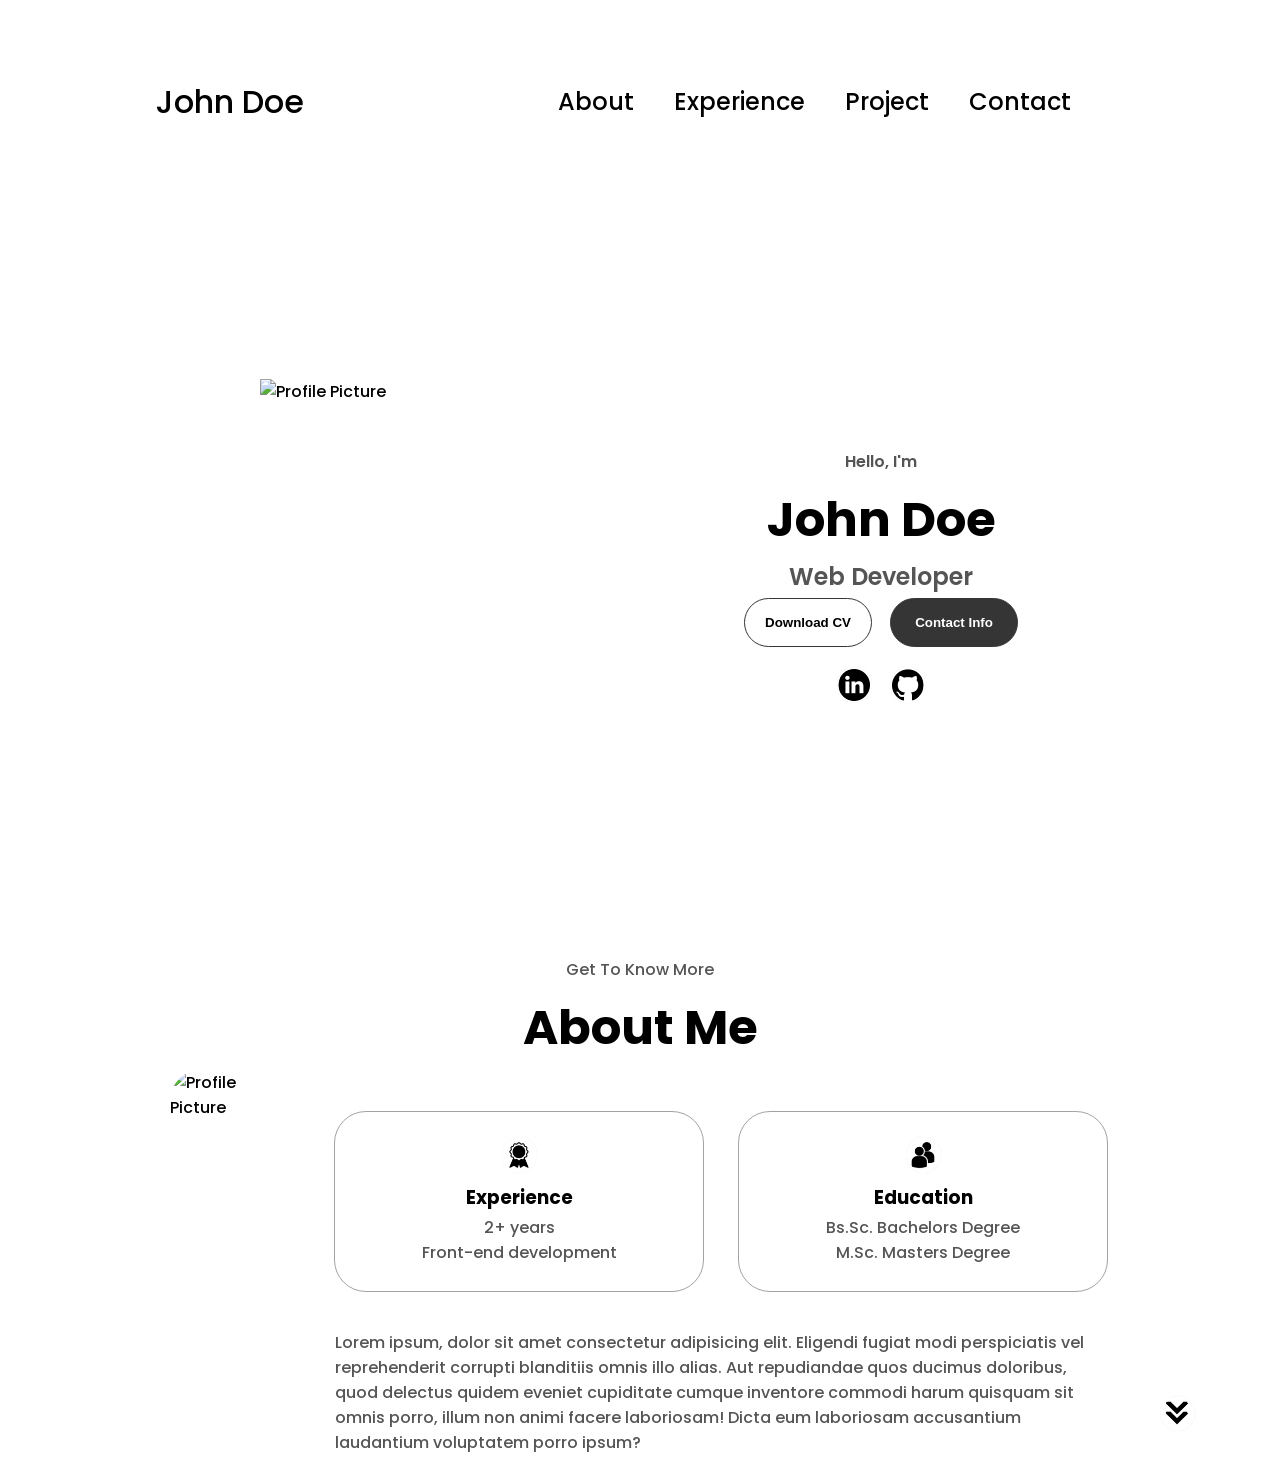
==== index.html @ 989d103e "Added experience" ====
<!DOCTYPE html>
<html lang="en">
<head>
    <meta charset="UTF-8">
    <meta name="viewport" content="width=device-width, initial-scale=1.0">
    <title>portifolio</title>
    <link rel="stylesheet" href="style.css">
    <link rel="preconnect" href="https://fonts.googleapis.com">
    <link rel="stylesheet" href="mediaquerries.css">
</head>
<body>
<nav id="desktop-nav">
    <div class="logo">
      John Doe
    </div>
    <ul class="nav-links">
      <li><a href="#About">About</a></li>
      <li><a href="#Experience">Experience</a></li>
      <li><a href="#Project">Project</a></li>
      <li><a href="#Contact">Contact</a></li>
    </ul>
  </nav>
<nav id="humburger-nav">
<div class="logo">John Doe</div>
<div class="humburger-menu">
<div class="humburger-icon"  onclick="toggleMenu()">
  <span></span>
  <span></span>
  <span></span>
</div>
<div class="menu-links">
  <!-- The menu links will be toggled by JavaScript -->
<ul>
  <li><a href="#About" onclick="toggleMenu()">About</a></li>
  <li><a href="#Experience" onclick="toggleMenu()">Experience</a></li>
  <li><a href="#Project"  onclick="toggleMenu()">Project</a></li>
  <li><a href="#Contact"  onclick="toggleMenu()">Contact</a></li>
</ul>
</div>

</div>
</nav>

<section id="profile">
  <div class="section__pic-container">
    <img src="./assets/profile-pic.png" alt="Profile Picture">
  </div>

  <div class="section__text-container">
    <p class="section__text__p1">Hello, I'm</p>
    <h2 class="title">John Doe</h2>
    <p class="section__text__p2">Web Developer</p>

    <div class="btn-container">
      <button class="btn btn-color-2" onclick="window.open('./assets/resume-example.pdf')">Download CV</button>
      <button class="btn btn-color-1" onclick="location.href ='./#Contact' ">Contact Info</button>
    </div>

    <div class="socials-container">
      <img src="./assets/linkedin.png" alt="My LinkedIn profile" class="icon" onclick="window.open('https://www.linkedin.com/in/floribert-ishimwe-891541284/', '_blank')">
      <img src="./assets/github.png" alt="My GitHub profile" class="icon" onclick="window.open('https://github.com/floribertishimwe', '_blank')">
    </div>
  </div>
</section>


<section id="about">
<p class="section__text__p1">Get To Know More</p>
<h1 class="title">About Me</h1>
<div class="section-container">
<div class="section__pic-container">
  <img src="./assets/about-pic.png" alt="Profile Picture" class="about-pic">
</div>
<div class="about-details-container">
<div class="about-containers">
  <div class="details-container">
<img src="./assets/experience.png" alt="Experience Icon" class="icon">
<h3>Experience</h3>
<p>2+ years <br> Front-end development</p>
  </div>
<div class="details-container">
<img src="./assets/education.png" alt="Education Icon" class="icon">
<h3>Education</h3>
<p>Bs.Sc. Bachelors Degree <br>M.Sc. Masters Degree</p>
</div>
</div>
<div class="text-container">
<p>Lorem ipsum, dolor sit amet consectetur adipisicing elit. Eligendi fugiat modi perspiciatis vel reprehenderit corrupti blanditiis omnis illo alias. Aut repudiandae quos ducimus doloribus, quod delectus quidem eveniet cupiditate cumque inventore commodi harum quisquam sit omnis porro, illum non animi facere laboriosam! Dicta eum laboriosam accusantium laudantium voluptatem porro ipsum? </p>
</div>
</div>
</div>
<img src="./assets/arrow.png" alt="Arrow Icon" class="icon arrow" onclick="scrollToSection('experience')">
</section>

<script src="scripts.js"></script>
</html>
---- style.css ----
@import url('https://fonts.googleapis.com/css2?family=Poppins:ital,wght@0,100;0,200;0,300;0,400;0,500;0,600;0,700;0,800;0,900;1,100;1,200;1,300;1,400;1,500;1,600;1,700;1,800;1,900&display=swap');
* {
    padding: 1px;
    margin: 1px;
}

body{
    font-family: "Poppins", sans-serif;
    font-weight: 500;
    font-style: normal;
}

html{
    scroll-behavior: smooth;    
}

p{
    color:rgb(85,85,85);
}

nav,.nav-links{
    display: flex;
    /* justify-content: space-between; */
    align-items: center;
    padding: 20px 50px;
}
a,
.btn{
transition:all 0.3s ease-in-out;
}

nav{
justify-content: space-around;
align-items: center;
height: 17vh;

}

.nav-links{
    gap: 2rem;
    list-style: none;
    font-size: 1.5rem;
}
a {
color: black;
text-decoration: none;
text-decoration-color: white;
}

a:hover {
    color:grey;
    text-decoration: underline;
    text-underline-offset: 1rem;
}

.logo{

    font-size: 2rem;
}
.logo:hover {
  cursor: default;
}
#humburger-nav{
    display: none;
}
.humburger-menu{
    position: relative;
    display: inline-block;
}

.humburger-icon{
    width: 30px;
    height: 30px;
    display: flex;
    flex-direction: column;
    justify-content: space-between;
    cursor: pointer;  
}
.humburger-icon span{
    display: block;
    width: 100%;
    height: 2px;
    background-color: black;
    border-radius: 5px;
    transition: all 0.3s ease-in-out;
}

.menu-links{
position:absolute;
top:100%;
right: 0;
background-color: white;
width: fit-content;
max-height: 0;
overflow: hidden;
transition: all 0.3s ease-in-out;
}

.menu-links a{
    display: block;
    padding: 10px ;
    text-align: center;
    font-size: 1.5rem;
    color: black;
    text-decoration: none;
    transition: all 0.3s ease-in-out;
}

.menu-links li{
list-style: none;
}

.menu-links.open{
    max-height: 300px; /* Adjust based on the number of links */
}
.humburger-icon.open span:nth-child(1) {
    transform: rotate(45deg) translate(11px, 5px);
}

.humburger-icon.open span:nth-child(2) {
    opacity: 0;
}

.humburger-icon.open span:nth-child(3) {
    transform: rotate(-45deg) translate(11px, -5px);
}


.humburger-icon span:nth-child(1) {
    transform:none;
}

.humburger-icon span:nth-child(2) {
    opacity: 1;
}

.humburger-icon span:nth-child(3) {
    transform: none;
}
/* SECTIONS */

section {
    padding-top: 4vh ;
    min-height: 96vh;
    margin: 0 10rem;
    min-height: fit-content;
    box-sizing: border-box;
}

#profile {
    display: flex;
    justify-content: center;
    gap: 5rem;
    height: 80vh;
}

.section__pic-container {
    display: flex;
    height: 400px;
    width: 400px;
    /* flex-shrink: 0; */
    margin: auto 0;
}

.section__pic-container{
    height: 400px;
    width: 400px;
   margin: auto 0;
}

.section__text-container {
   align-self: center;
   text-align: center;
}

.section__text-container p{

    font-weight: 600;
    /* justify-self: center; */

}

.section__text__p1{

    text-align: center;
    font-size: 1rem;
    margin-bottom: 0.5rem;
}
.section__text__p2 {
    font-size: 1.5rem;
    margin: 0;
    text-align: center;
}

.title {
    font-size: 3rem;
   text-align: center;
}

.btn-container {
    display: flex;
    gap: 1rem;
    flex-wrap: wrap;
    justify-content: center;
}

.socials-container {
    display: flex;
    justify-content: center;
    gap: 1rem;
    margin-top: 1rem;
}

.icon {
    cursor: pointer;
    /* width: 40px; */
    height: 2rem;
    border-radius: 50%;
    /* background-color: white; */
    box-shadow: 0 0 1px #0000001a;
    /* object-fit: contain; */
    padding: 0.1rem;
    transition: transform 0.2s ease;
}

.icon:hover {
    transform: scale(1.1);
}

.section-container{
    display: flex;
}

.btn{

    font-weight: 600;
    transition: all 0.3s ease;
    padding: 1rem ;
    width:8rem;
    border-radius: 2rem;

}

.btn-color-1 ,.btn-color-2{
    border:rgb(53, 53, 53) 0.1rem solid ;
    /* background-color: white; */
}

.btn-color-1:hover ,.btn-color-2:hover{
    background-color: rgb(53, 53, 53);
    color: white;
}

.btn-color-1,.btn-color-2:hover{
    background-color: rgb(53, 53, 53);
    color: white;
}
.btn-color-1:hover{
    background-color: rgb(0, 0, 0);
}
.btn-color-2{
    background: none;
}
.btn-color-2:hover{
    border: rgb(255, 255, 255) 0.1rem solid;
}
.btn-container {
    gap: 1rem;
}

#about{
position: relative;

}

.about-containers{
    gap:2rem;
    margin-bottom:2rem;
    margin-top: 2rem;
}
.about-details-container{
    justify-content: center;
    flex-direction: column;
}
.about-containers,.about-details-container{
    display: flex;
}

.about-pic{

    border-radius: 2rem;
}
.arrow{
position: absolute;
right: -5rem;
bottom: 2.5rem;
}

.details-container{

padding: 1.5rem;
flex: 1;
background: white;
border-radius: 2rem;
border:rgb(53, 53, 53) 0.1rem solid;
border-color: rgb(163, 163, 163);
text-align: center;
}

.section-container{
    gap: 4rem;
    height: 80%;  
}

.section__pic-container{

    height:400px;
    width: 400px;
    margin: auto 0;

}
---- mediaquerries.css ----
@media screen and (max-width:1200px) {
#desktop-nav{
  display: none;
}
#humburger-nav{
    display: flex;
}
}  

@media (max-width: 1200px) {
    #profile {
        flex-direction: column;
        align-items: center;
        text-align: center;
        gap: 2rem;
    }

    .section__pic-container {
        width: 100%;
        max-width: 400px;
        height: auto;
    }

    .section__pic-container img {
        width: 100%;
        height: auto;
        border-radius: 50%;
    }

    .section__text-container {
        align-items: center;
        max-width: 600px;
    }

    .btn-container {
        justify-content: center;
    }

    .socials-container {
        justify-content: center;
    }
}
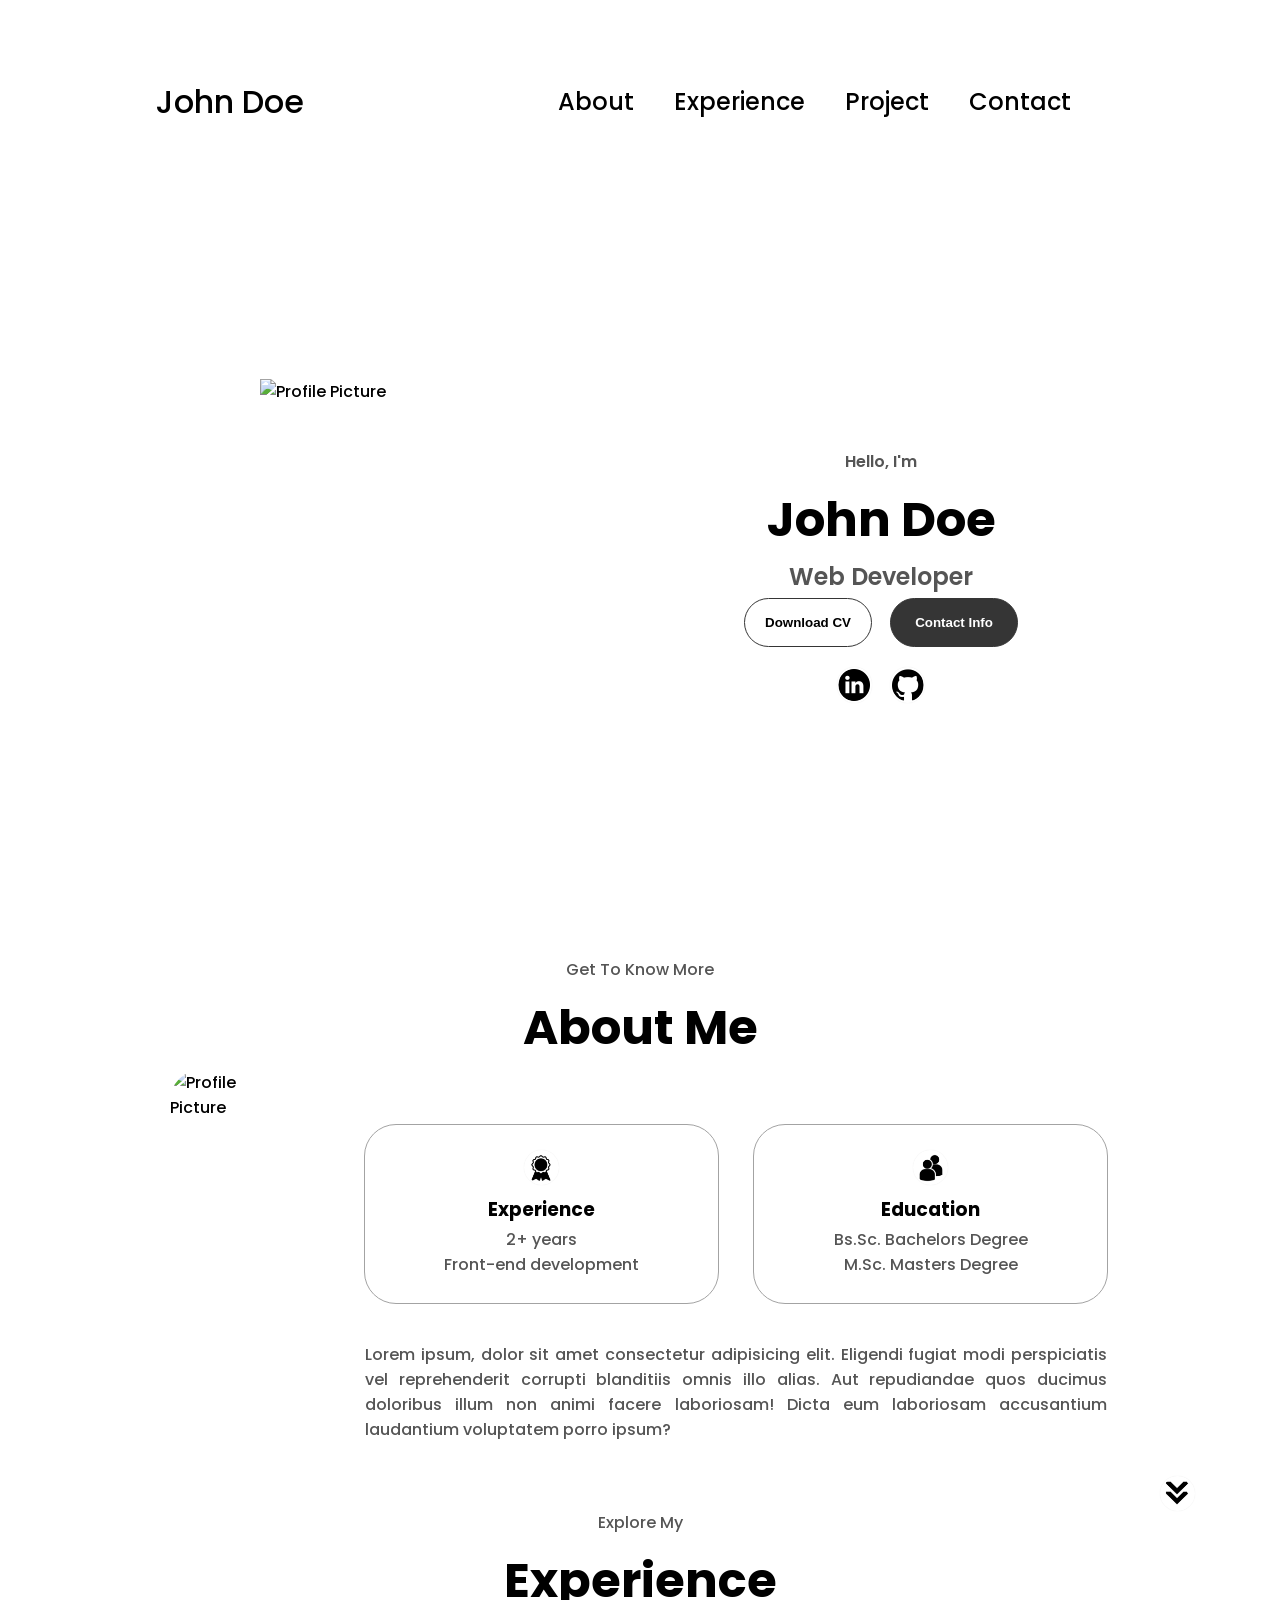
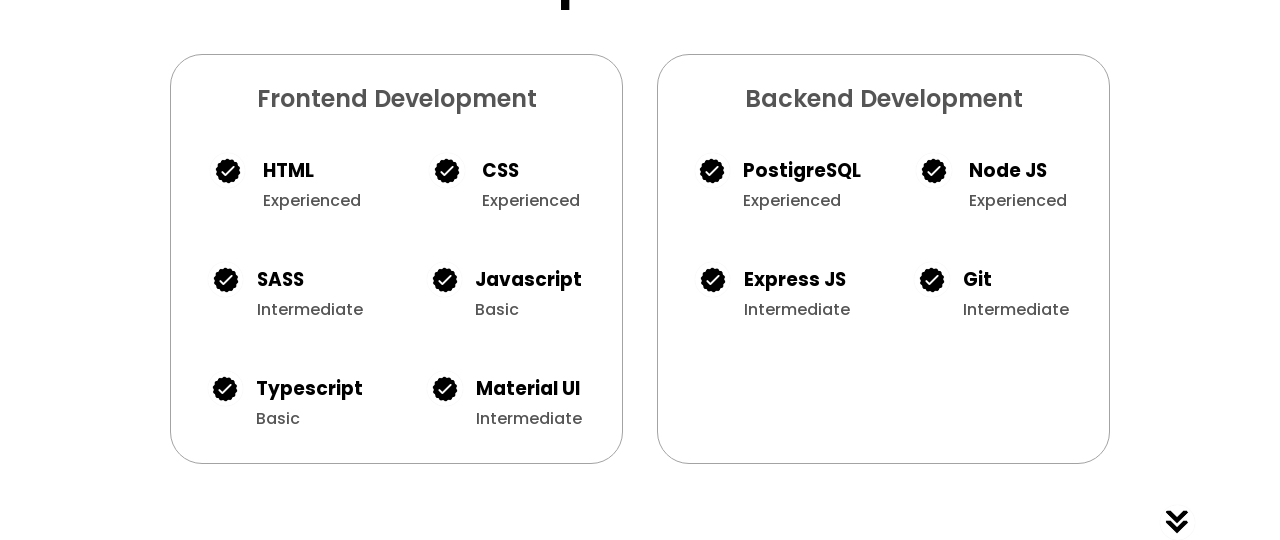
==== commit a27e8c39: "Added the experience" ====
--- a/index.html
+++ b/index.html
@@ -14,10 +14,10 @@
       John Doe
     </div>
     <ul class="nav-links">
-      <li><a href="#About">About</a></li>
-      <li><a href="#Experience">Experience</a></li>
-      <li><a href="#Project">Project</a></li>
-      <li><a href="#Contact">Contact</a></li>
+      <li><a href="#about">About</a></li>
+      <li><a href="#experience">Experience</a></li>
+      <li><a href="#project">Project</a></li>
+      <li><a href="#contact">Contact</a></li>
     </ul>
   </nav>
 <nav id="humburger-nav">
@@ -85,12 +85,106 @@
 </div>
 </div>
 <div class="text-container">
-<p>Lorem ipsum, dolor sit amet consectetur adipisicing elit. Eligendi fugiat modi perspiciatis vel reprehenderit corrupti blanditiis omnis illo alias. Aut repudiandae quos ducimus doloribus, quod delectus quidem eveniet cupiditate cumque inventore commodi harum quisquam sit omnis porro, illum non animi facere laboriosam! Dicta eum laboriosam accusantium laudantium voluptatem porro ipsum? </p>
+<p>Lorem ipsum, dolor sit amet consectetur adipisicing elit. Eligendi fugiat modi perspiciatis vel reprehenderit corrupti blanditiis omnis illo alias. Aut repudiandae quos ducimus doloribus illum non animi facere laboriosam! Dicta eum laboriosam accusantium laudantium voluptatem porro ipsum? </p>
 </div>
 </div>
 </div>
-<img src="./assets/arrow.png" alt="Arrow Icon" class="icon arrow" onclick="scrollToSection('experience')">
+<img src="./assets/arrow.png" alt="Arrow Icon" class="icon arrow" onclick="location.href ='./#experience'">
 </section>
 
+<section id="experience">
+
+  <p class="section__text__p1">Explore My</p>
+  <h1 class="title">Experience</h1>
+  <div class="experience-details-container">
+  <div class="about-containers">
+    <div class="details-container">
+      <h2 class="experience-sub-title">Frontend Development</h2>
+      <div class="article-container">
+        <article>
+          <img src="./assets/checkmark.png" alt="experience icon" class="icon">
+          <div>
+            <h3>HTML</h3>
+            <p>Experienced</p>
+          </div>
+        </article>
+
+        <article>
+          <img src="./assets/checkmark.png" alt="experience icon" class="icon">
+          <div>
+            <h3>CSS</h3>
+            <p>Experienced</p>
+          </div>
+        </article>
+        <article>
+          <img src="./assets/checkmark.png" alt="experience icon" class="icon">
+          <div>
+            <h3>SASS</h3>
+            <p>Intermediate</p>
+          </div>
+        </article>
+        <article>
+          <img src="./assets/checkmark.png" alt="experience icon" class="icon">
+          <div>
+            <h3>Javascript</h3>
+            <p>Basic</p>
+          </div>
+        </article>
+        <article>
+          <img src="./assets/checkmark.png" alt="experience icon" class="icon">
+          <div>
+            <h3>Typescript</h3>
+            <p>Basic</p>
+          </div>
+        </article>
+        <article>
+          <img src="./assets/checkmark.png" alt="experience icon" class="icon">
+          <div>
+            <h3>Material UI</h3>
+            <p>Intermediate</p>
+          </div>
+        </article>
+      </div>
+    </div>
+
+    <div class="details-container">
+      <h2 class="experience-sub-title">Backend Development</h2>
+      <div class="article-container">
+        <article>
+          <img src="./assets/checkmark.png" alt="experience icon" class="icon">
+          <div>
+            <h3>PostigreSQL</h3>
+            <p>Experienced</p>
+          </div>
+        </article>
+
+        <article>
+          <img src="./assets/checkmark.png" alt="experience icon" class="icon">
+          <div>
+            <h3>Node JS</h3> 
+            <p>Experienced</p>
+          </div>
+        </article>
+        <article>
+          <img src="./assets/checkmark.png" alt="experience icon" class="icon">
+          <div>
+            <h3>Express JS</h3>
+            <p>Intermediate</p>
+          </div>
+        </article>
+        <article>
+          <img src="./assets/checkmark.png" alt="experience icon" class="icon">
+          <div>
+            <h3>Git</h3>
+            <p>Intermediate</p>
+          </div>
+        </article>
+
+      </div>
+    </div>
+  </div>
+  </div>
+<img src="./assets/arrow.png" alt="Arrow Icon" class="icon arrow" onclick="location.href ='./#project'">
+</section>
 <script src="scripts.js"></script>
 </html>
--- a/style.css
+++ b/style.css
@@ -166,6 +166,12 @@
     height: 400px;
     width: 400px;
    margin: auto 0;
+}
+
+.text-container{
+
+text-align: justify;
+
 }
 
 .section__text-container {
@@ -277,7 +283,7 @@
     gap:2rem;
     margin-bottom:2rem;
     margin-top: 2rem;
-}
+} 
 .about-details-container{
     justify-content: center;
     flex-direction: column;
@@ -287,17 +293,16 @@
 }
 
 .about-pic{
-
+ 
     border-radius: 2rem;
 }
 .arrow{
 position: absolute;
 right: -5rem;
-bottom: 2.5rem;
+bottom: -2.5rem;
 }
 
 .details-container{
-
 padding: 1.5rem;
 flex: 1;
 background: white;
@@ -317,8 +322,55 @@
     height:400px;
     width: 400px;
     margin: auto 0;
-
-}
+}
+
+/* EXPERIENCE  SECTION*/
+
+#experience {
+
+    position: relative;
+}
+
+.experience-sub-title {
+color: rgb(85, 85, 85);
+font-weight: 600;
+font-size: 1.5rem;
+margin-bottom: 2rem;
+text-align: center;
+}
+.experience-details-container {
+    display: flex;
+    justify-content: center;
+    flex-direction: column;
+    gap: 1rem;
+}
+
+.article-container {
+    display: flex;
+    flex-direction: row;
+    flex-wrap: wrap;
+    text-align: initial;
+    gap: 2.5rem;
+    justify-content: space-around;
+}
+
+
+article{
+    display: flex;
+    width:10rem;
+    justify-content: space-around;
+    gap:0.5rem;
+}
+article .icon{
+
+    cursor: default;
+}
+
+
+
+
+
+
 
 
 
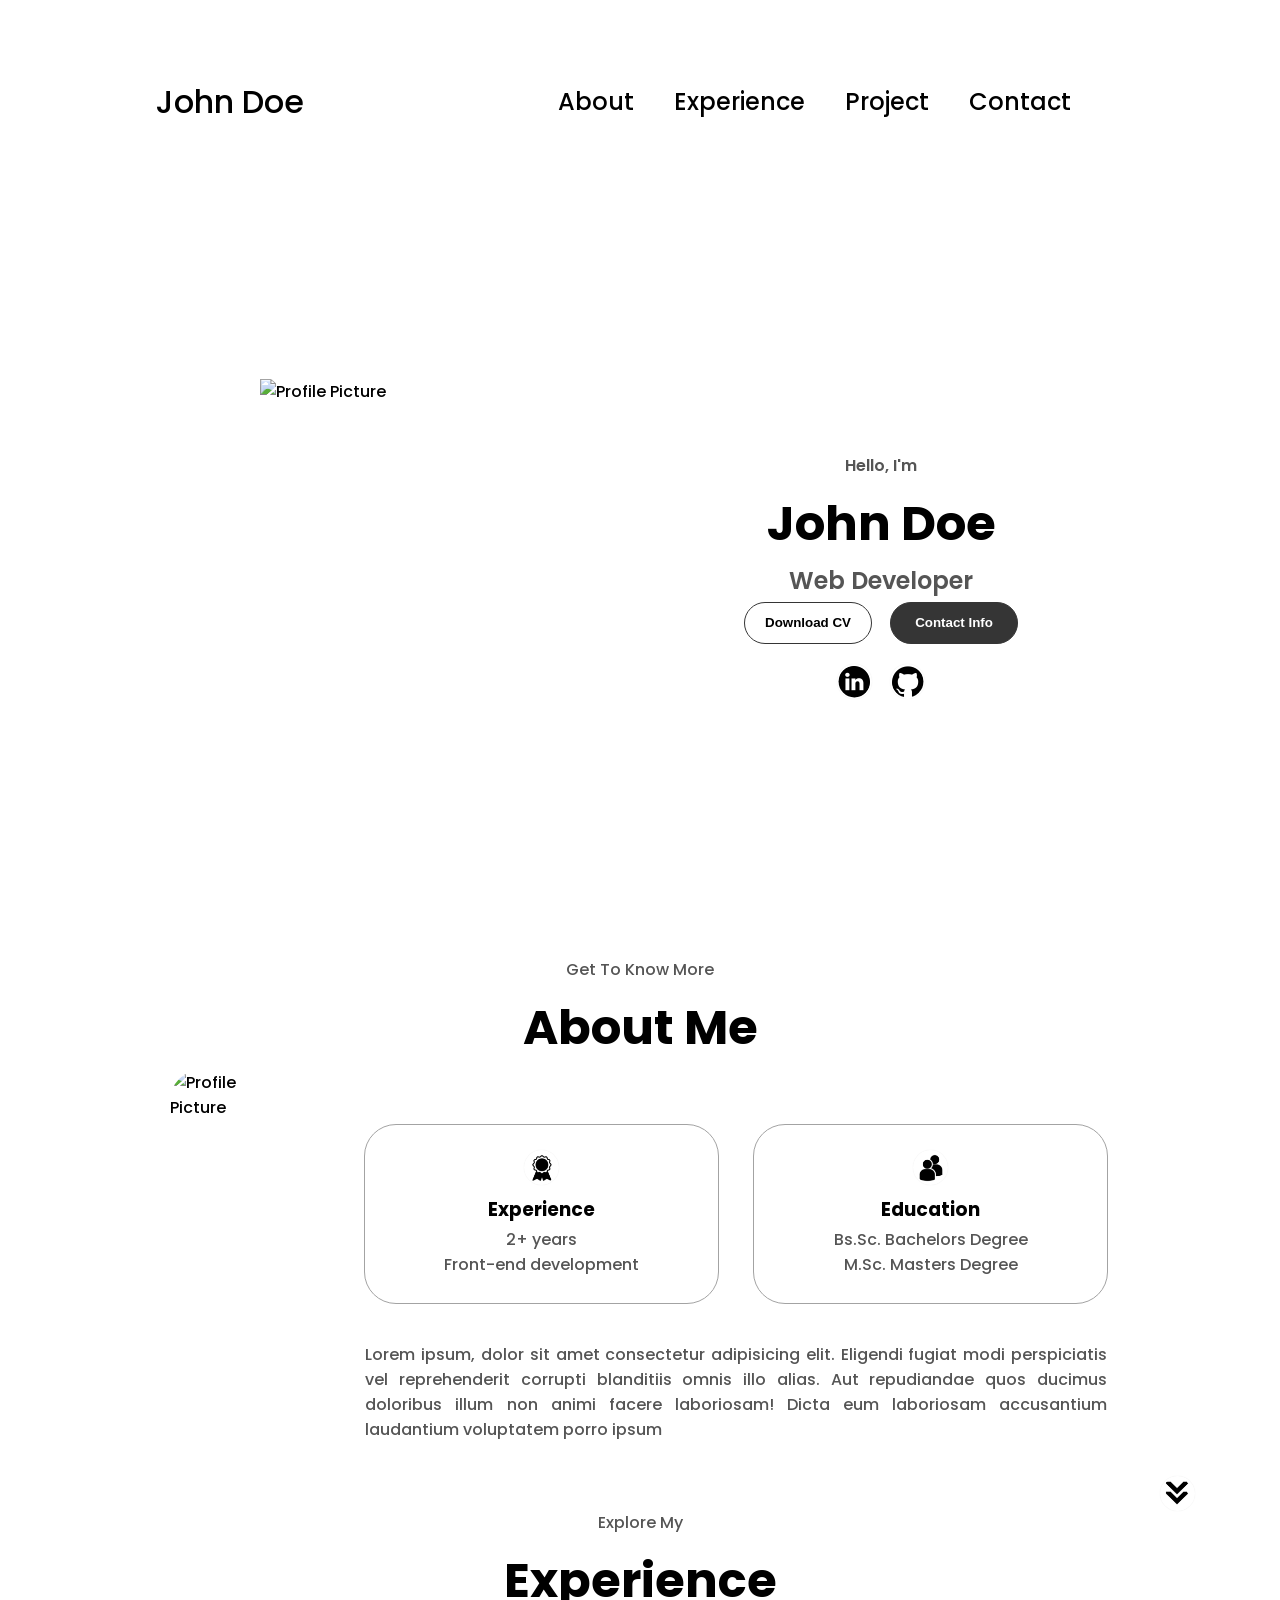
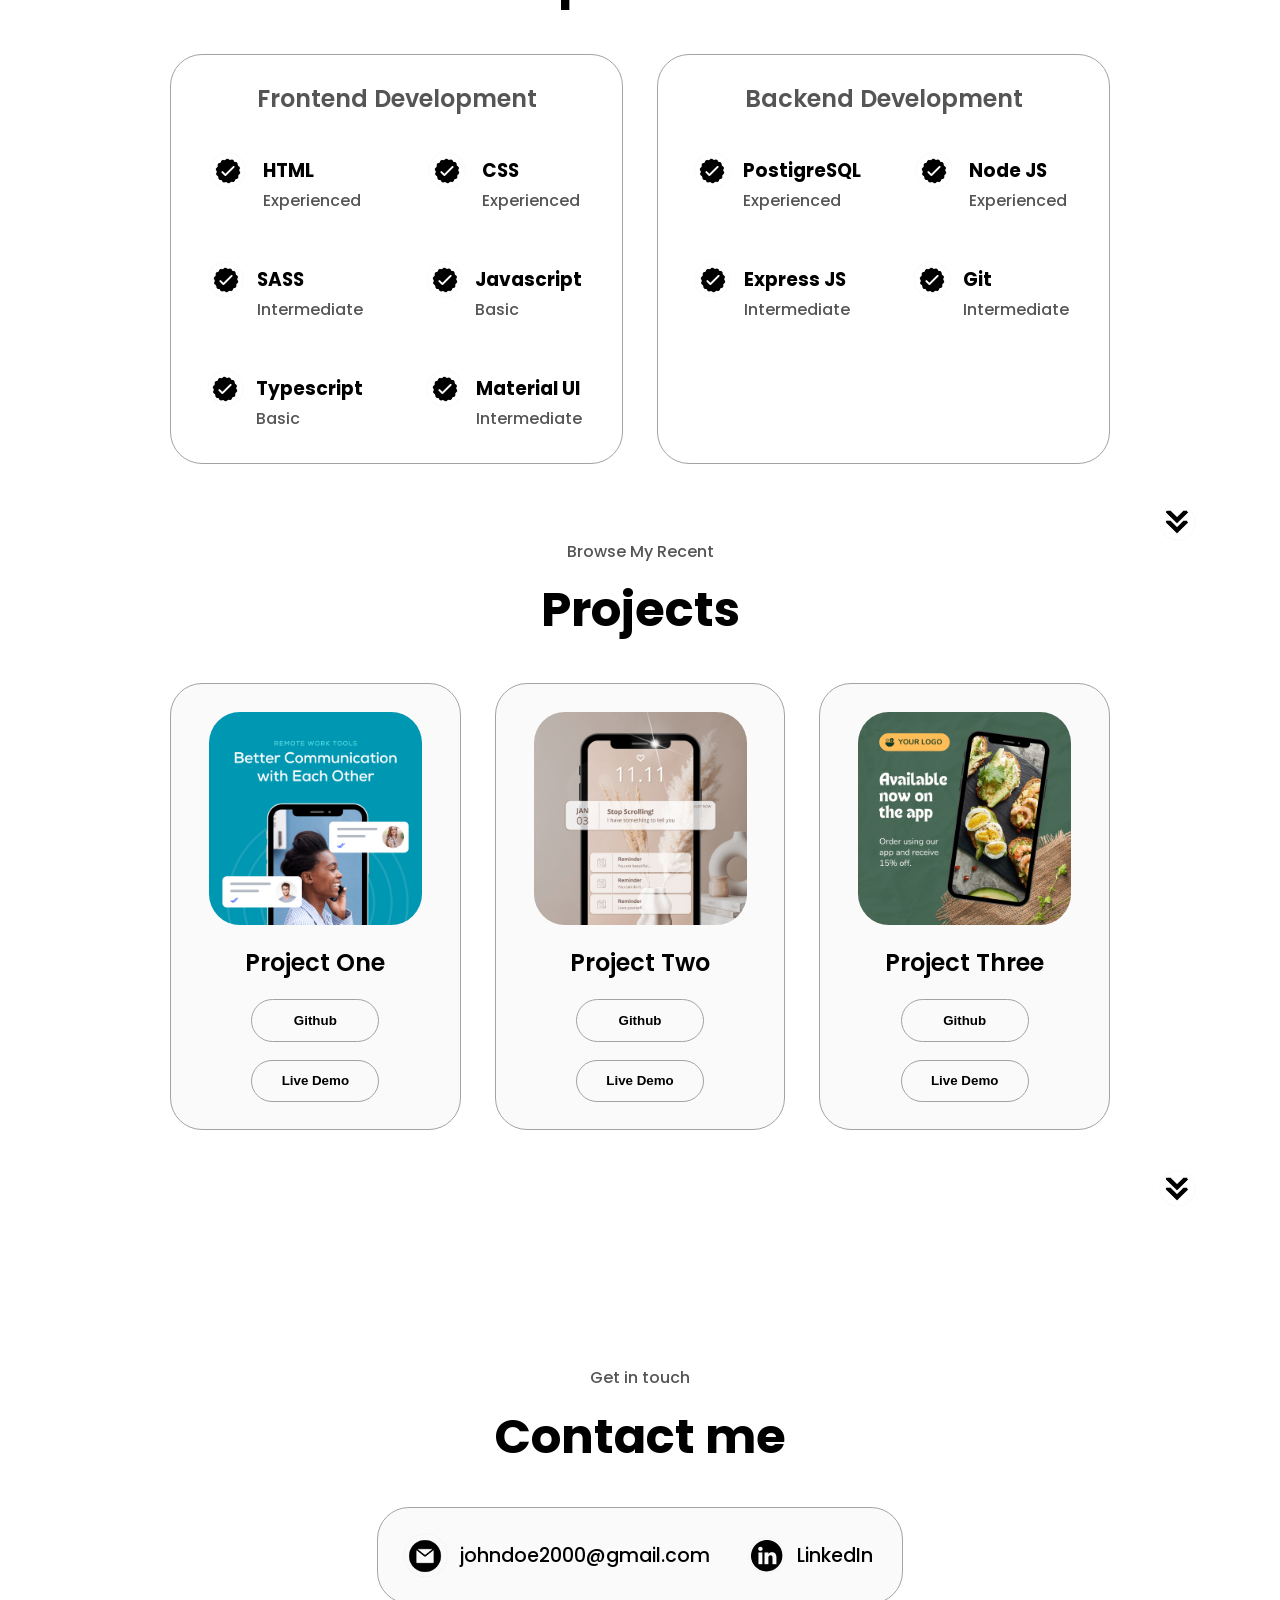
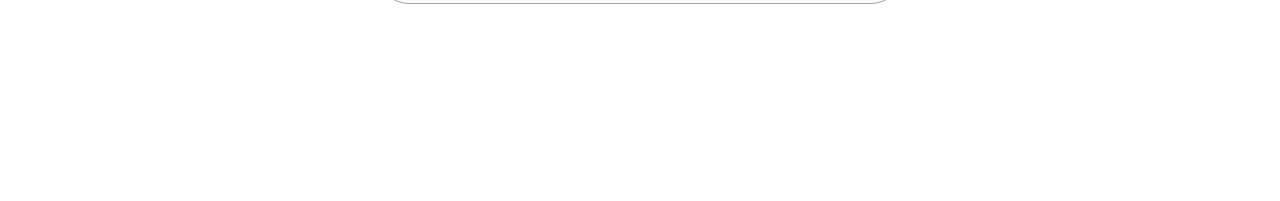
==== commit 40b4fb7b: "addet contact" ====
--- a/index.html
+++ b/index.html
@@ -16,7 +16,7 @@
     <ul class="nav-links">
       <li><a href="#about">About</a></li>
       <li><a href="#experience">Experience</a></li>
-      <li><a href="#project">Project</a></li>
+      <li><a href="#projects">Project</a></li>
       <li><a href="#contact">Contact</a></li>
     </ul>
   </nav>
@@ -28,13 +28,13 @@
   <span></span>
   <span></span>
 </div>
-<div class="menu-links">
+<div class="menu-links"> 
   <!-- The menu links will be toggled by JavaScript -->
 <ul>
-  <li><a href="#About" onclick="toggleMenu()">About</a></li>
-  <li><a href="#Experience" onclick="toggleMenu()">Experience</a></li>
-  <li><a href="#Project"  onclick="toggleMenu()">Project</a></li>
-  <li><a href="#Contact"  onclick="toggleMenu()">Contact</a></li>
+  <li><a href="#about" onclick="toggleMenu()">About</a></li>
+  <li><a href="#experience" onclick="toggleMenu()">Experience</a></li>
+  <li><a href="#projects"  onclick="toggleMenu()">Project</a></li>
+  <li><a href="#contact"  onclick="toggleMenu()">Contact</a></li>
 </ul>
 </div>
 
@@ -85,7 +85,7 @@
 </div>
 </div>
 <div class="text-container">
-<p>Lorem ipsum, dolor sit amet consectetur adipisicing elit. Eligendi fugiat modi perspiciatis vel reprehenderit corrupti blanditiis omnis illo alias. Aut repudiandae quos ducimus doloribus illum non animi facere laboriosam! Dicta eum laboriosam accusantium laudantium voluptatem porro ipsum? </p>
+<p>Lorem ipsum, dolor sit amet consectetur adipisicing elit. Eligendi fugiat modi perspiciatis vel reprehenderit corrupti blanditiis omnis illo alias. Aut repudiandae quos ducimus doloribus illum non animi facere laboriosam! Dicta eum laboriosam accusantium laudantium voluptatem porro ipsum</p>
 </div>
 </div>
 </div>
@@ -184,7 +184,62 @@
     </div>
   </div>
   </div>
-<img src="./assets/arrow.png" alt="Arrow Icon" class="icon arrow" onclick="location.href ='./#project'">
+<img src="./assets/arrow.png" alt="Arrow Icon" class="icon arrow" onclick="location.href ='./#projects'">
+</section>
+<section id="projects">
+<p class="section__text__p1">Browse My Recent</p>
+<h1 class="title">Projects</h1>
+<div class="experience-details-container">
+<div class="about-containers">
+<div class="details-container color-container">
+<div class="article-container">
+  <img src="./assets/project-1.png" alt="project 1" class="project-img">
+</div>
+<h2 class="experience-sub-title project-title">Project One</h2>
+<div class="btn-container">
+<button class="btn btn-color-2 project-btn" onclick="location.href='https://github.com/floribertishimwe'">Github</button>
+<button class="btn btn-color-2 project-btn" onclick="location.href='https://github.com/floribertishimwe'">Live Demo</button>
+</div>
+</div>
+<div class="details-container color-container">
+<div class="article-container">
+  <img src="./assets/project-2.png" alt="project 2" class="project-img">
+</div>
+<h2 class="experience-sub-title project-title">Project Two</h2>
+<div class="btn-container">
+<button class="btn btn-color-2 project-btn" onclick="location.href='https://github.com/floribertishimwe'">Github</button>
+<button class="btn btn-color-2 project-btn" onclick="location.href='https://github.com/floribertishimwe'">Live Demo</button>
+</div>
+</div>
+<div class="details-container color-container">
+<div class="article-container">
+  <img src="./assets/project-3.png" alt="project 3" class="project-img">
+</div>
+<h2 class="experience-sub-title project-title">Project Three</h2>
+<div class="btn-container">
+<button class="btn btn-color-2 project-btn" onclick="location.href='https://github.com/floribertishimwe'">Github</button>
+<button class="btn btn-color-2 project-btn" onclick="location.href='https://github.com/floribertishimwe'">Live Demo</button>
+</div>
+</div>
+</div>
+</div>
+<img src="./assets/arrow.png" alt="Arrow Icon" class="icon arrow" onclick="location.href ='#contact'">
+</section>
+<section id="contact">
+<p class="section__text__p1">Get in touch</p>
+<h1 class="title">Contact me</h1>
+<div class="contact-info-upper-container">
+  <div class="contact-info-container">
+    <img src="./assets/email.png" alt="Email icon" class="icon contact-icon email-icon">
+    <p><a href="mailto:ifloribert2000@gmail.com.">johndoe2000@gmail.com</a>
+</p>
+  </div>
+    <div class="contact-info-container">
+    <img src="./assets/linkedin.png" alt="linkedIn" class="icon contact-icon">
+    <p><a href="https://www.linkedin.com/feed/">LinkedIn</a>
+    </p>
+  </div>
+</div>
 </section>
 <script src="scripts.js"></script>
-</html>+</html>
--- a/style.css
+++ b/style.css
@@ -241,7 +241,7 @@
 
     font-weight: 600;
     transition: all 0.3s ease;
-    padding: 1rem ;
+    padding:0.8rem ;
     width:8rem;
     border-radius: 2rem;
 
@@ -366,6 +366,94 @@
     cursor: default;
 }
 
+/* PROJECTS SECTION */
+
+#projects{
+    position:relative;
+}
+
+.color-container{
+    border:rgb(53, 53, 53) 0.1 solid;
+    background: rgb(250,250,250);
+}
+
+.project-img{
+
+    border-radius: 2rem;
+    width:90%;
+    height: 90%;
+}
+
+.project-title{
+margin:1rem;
+color:black;
+
+}
+
+.project-btn{
+    color:black;
+    border-color: rgb(163,163,163);
+}
+/* CONTACT */
+
+#contact{
+display: flex;
+justify-content: center;
+flex-direction: column;
+height: 70vh;
+
+}
+
+.contact-info-upper-container{
+
+    display: flex;
+    justify-content: center;
+    border-radius: 2rem;
+    border: rgb(53,53,53) 0.1rem solid;
+    border-color: rgb(163,163,163);
+    background: rgb(250,250,250);
+    margin:2rem auto;
+    padding: 0.5rem;
+}
+
+.contact-info-container{
+    display:flex;
+    align-items:center;
+    justify-content:center;
+    gap:0.5rem;
+    margin:1rem;
+}
+.contact-info-container p{
+
+    font-size:larger;
+}
+
+.contact-icon{
+
+    cursor: default;
+}
+
+.email-icon{
+    height: 2.5rem;
+}
+
+
+
+
+
+
+
+
+
+
+
+
+
+
+
+
+
+
 
 
 
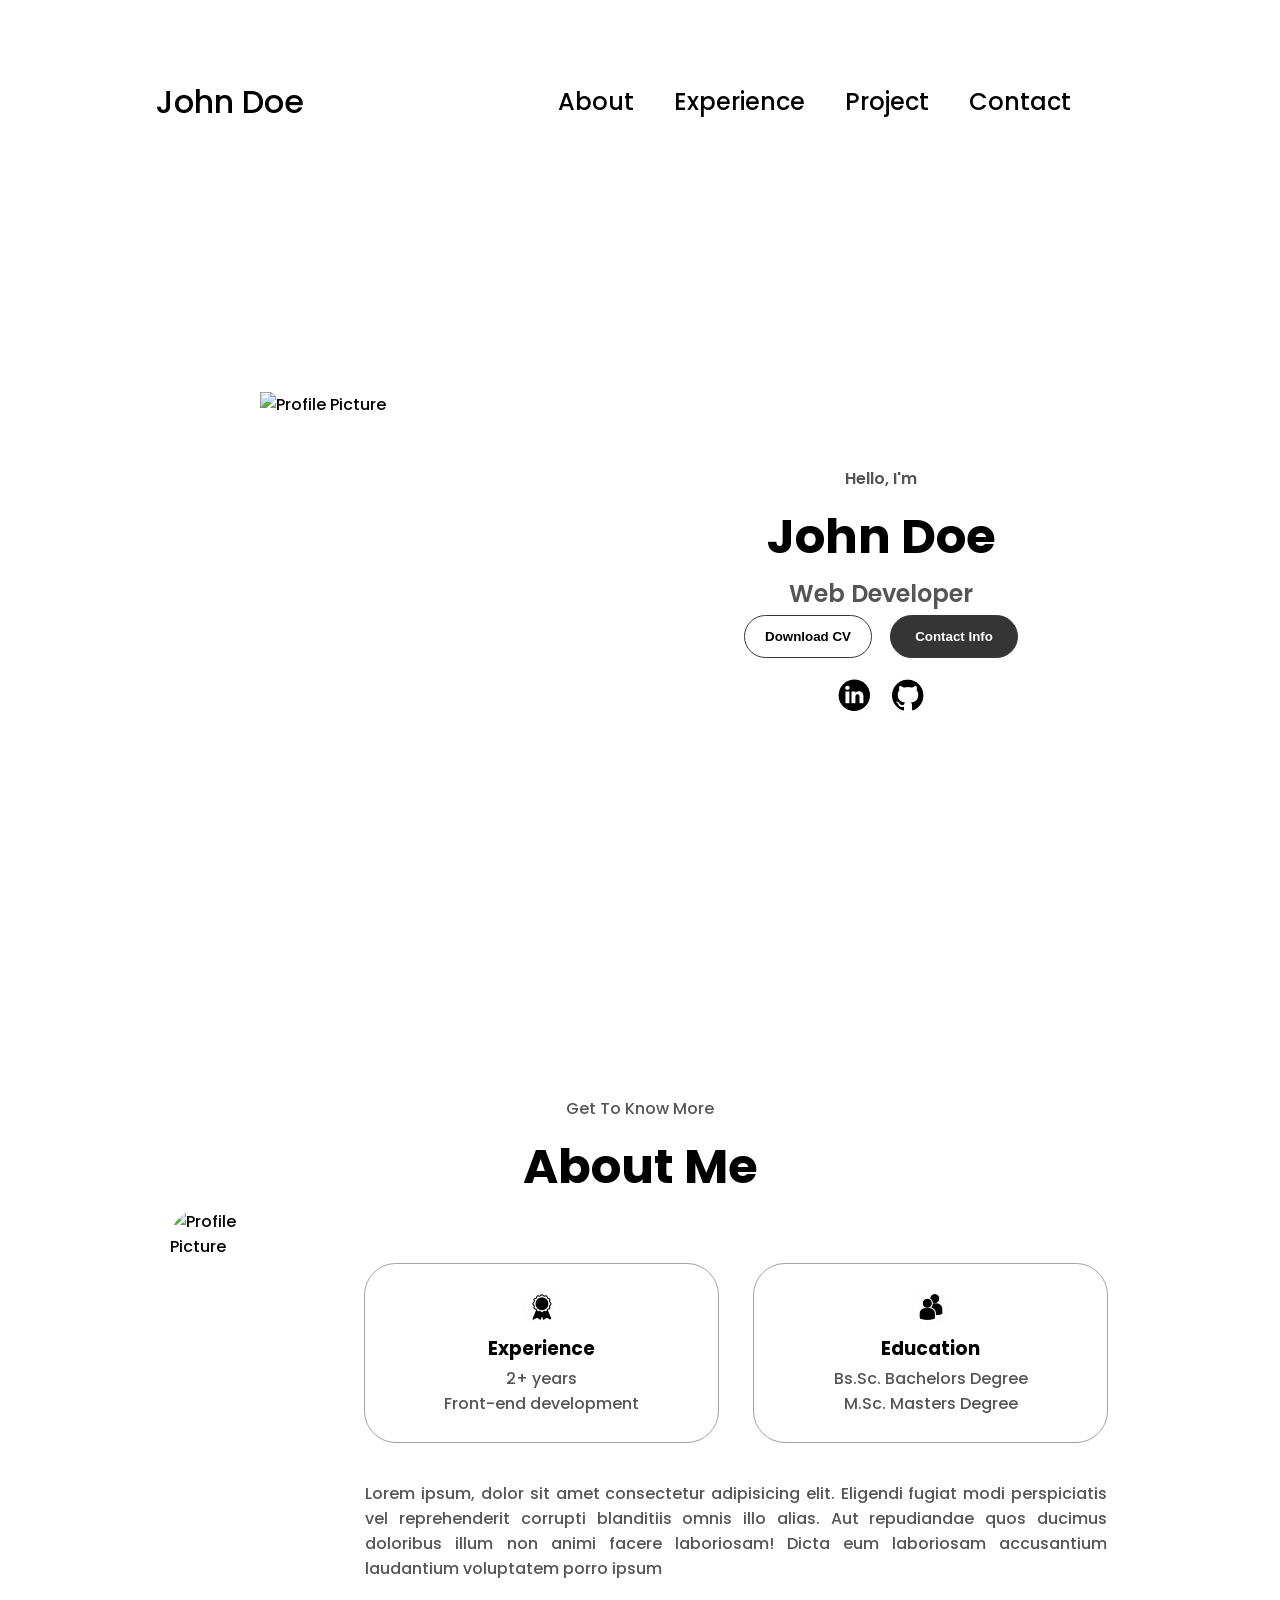
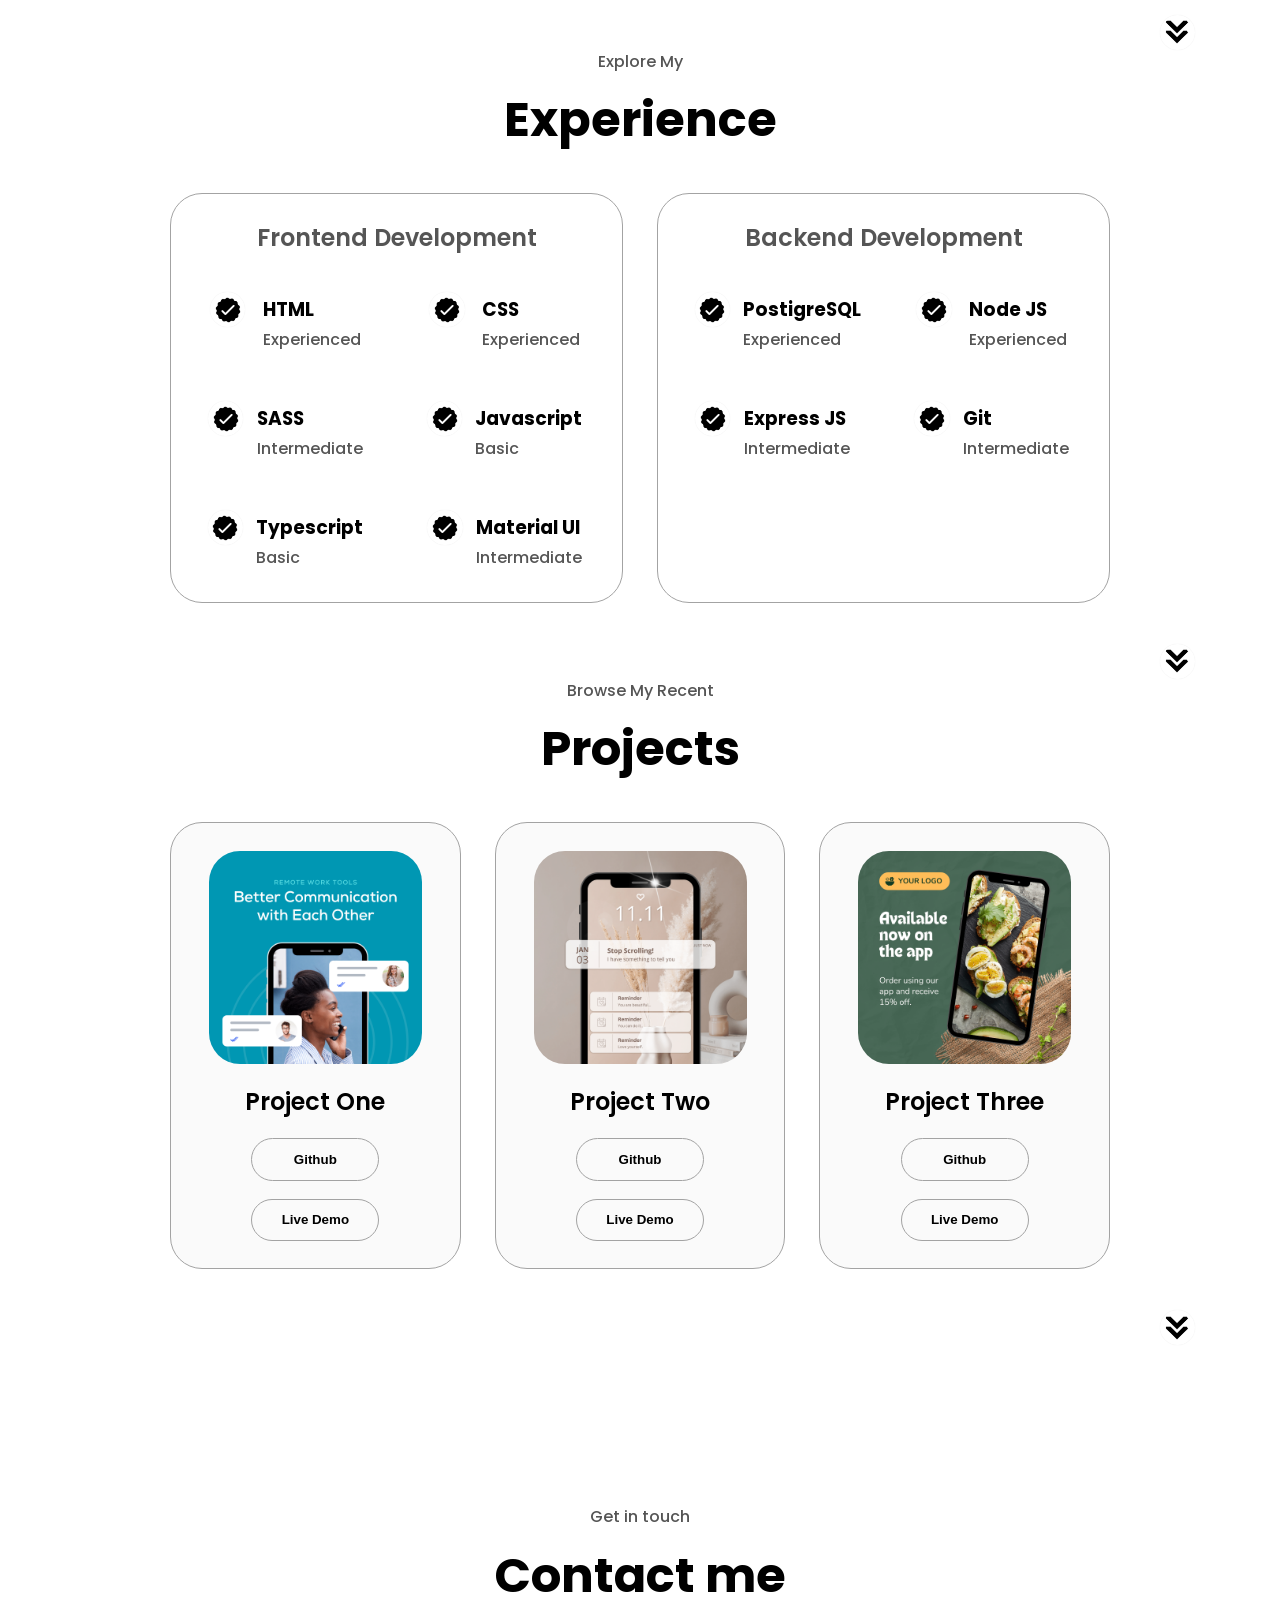
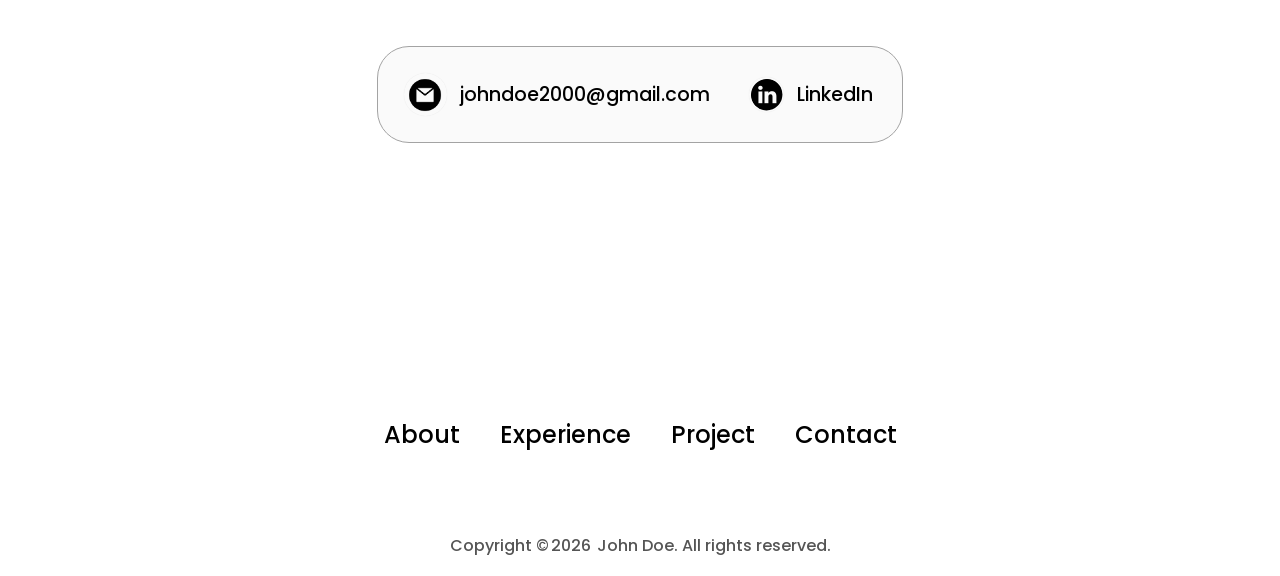
==== commit 6fd39a4f: "added footer" ====
--- a/index.html
+++ b/index.html
@@ -241,5 +241,20 @@
   </div>
 </div>
 </section>
+
+<footer>
+  <nav>
+    <div class="nav-links-container">
+    <ul class="nav-links">
+      <li><a href="#about">About</a></li>
+      <li><a href="#experience">Experience</a></li>
+      <li><a href="#projects">Project</a></li>
+      <li><a href="#contact">Contact</a></li>
+    </ul>
+    </div>
+  </nav>
+<p>Copyright &copy;<span id="year"></span> John Doe. All rights reserved.</p>
+</p>
+</footer>
 <script src="scripts.js"></script>
 </html>
--- a/style.css
+++ b/style.css
@@ -437,6 +437,19 @@
     height: 2.5rem;
 }
 
+/* FOOTER SECTION */
+footer{
+
+    height:26vh;
+    margin: 0 1rem;
+}
+footer p{
+    text-align: center;
+}
+
+
+
+
 
 
 
--- a/mediaquerries.css
+++ b/mediaquerries.css
@@ -5,42 +5,120 @@
 #humburger-nav{
     display: flex;
 }
+#experience, .experience-details{
+margin-top:2rem
+}
+#profile, .section-container{
+    display: block;
+}
+
+.arrow{
+    display: none;
+}
+
+section, .section-container{
+    height: fit-content;
+}
+section{
+    margin: 0 2rem;
+}
+
+.section__pic-container{
+    width: 275px;
+    height: 275px;
+    margin:0 auto 2rem;
+}
+.about-containers{
+    margin-top: 0;
+}
+
 }  
 
-@media (max-width: 1200px) {
-    #profile {
-        flex-direction: column;
-        align-items: center;
-        text-align: center;
-        gap: 2rem;
+@media screen  and (max-width:1400px){
+   #profile{
+    height: 83vh;
+    margin-bottom:7rem;
+   }
+
+.about-containers{
+
+    flex-wrap:wrap;
+}
+}
+
+@media screen and (max-width:600px){
+    #contact, footer{
+        height:40vh;
     }
 
-    .section__pic-container {
-        width: 100%;
-        max-width: 400px;
-        height: auto;
+    #profile{
+
+        height: 83vh;
+        margin-bottom: 0;
     }
 
-    .section__pic-container img {
-        width: 100%;
-        height: auto;
-        border-radius: 50%;
+    article{
+
+        font-size: 1rem;
     }
 
-    .section__text-container {
-        align-items: center;
-        max-width: 600px;
+    footer nav{
+        height: fit-content;
+        margin-bottom: 2rem;
     }
+.about-containers,
+.contact-info-upper-container,
+.btn-container
+{
+flex-wrap: nowrap;
 
-    .btn-container {
-        justify-content: center;
-    }
-
-    .socials-container {
-        justify-content: center;
-    }
 }
 
+.contact-info-container{
+    margin:0;
+}
 
+.contact-info-container p,
+.nav-link li a{
 
+font-size: 1rem;
 
+}
+
+.experience-sub-title{
+
+font-size: 1.25rem;
+
+}
+
+.logo{
+font-size: 1.5rem;
+}
+.nav-links{
+    flex-direction: column;
+    gap:0.5rem;
+    text-align: center;
+}
+
+.section__pic-container{
+
+    width: auto;
+    height: 46vh;
+    justify-content: center;
+}
+
+.section__text__p2{
+
+    font-size: 1.5rem;
+
+}
+
+.title{
+
+    font-size: 2rem;
+}
+
+.text-container{
+text-align: justify;
+}
+}
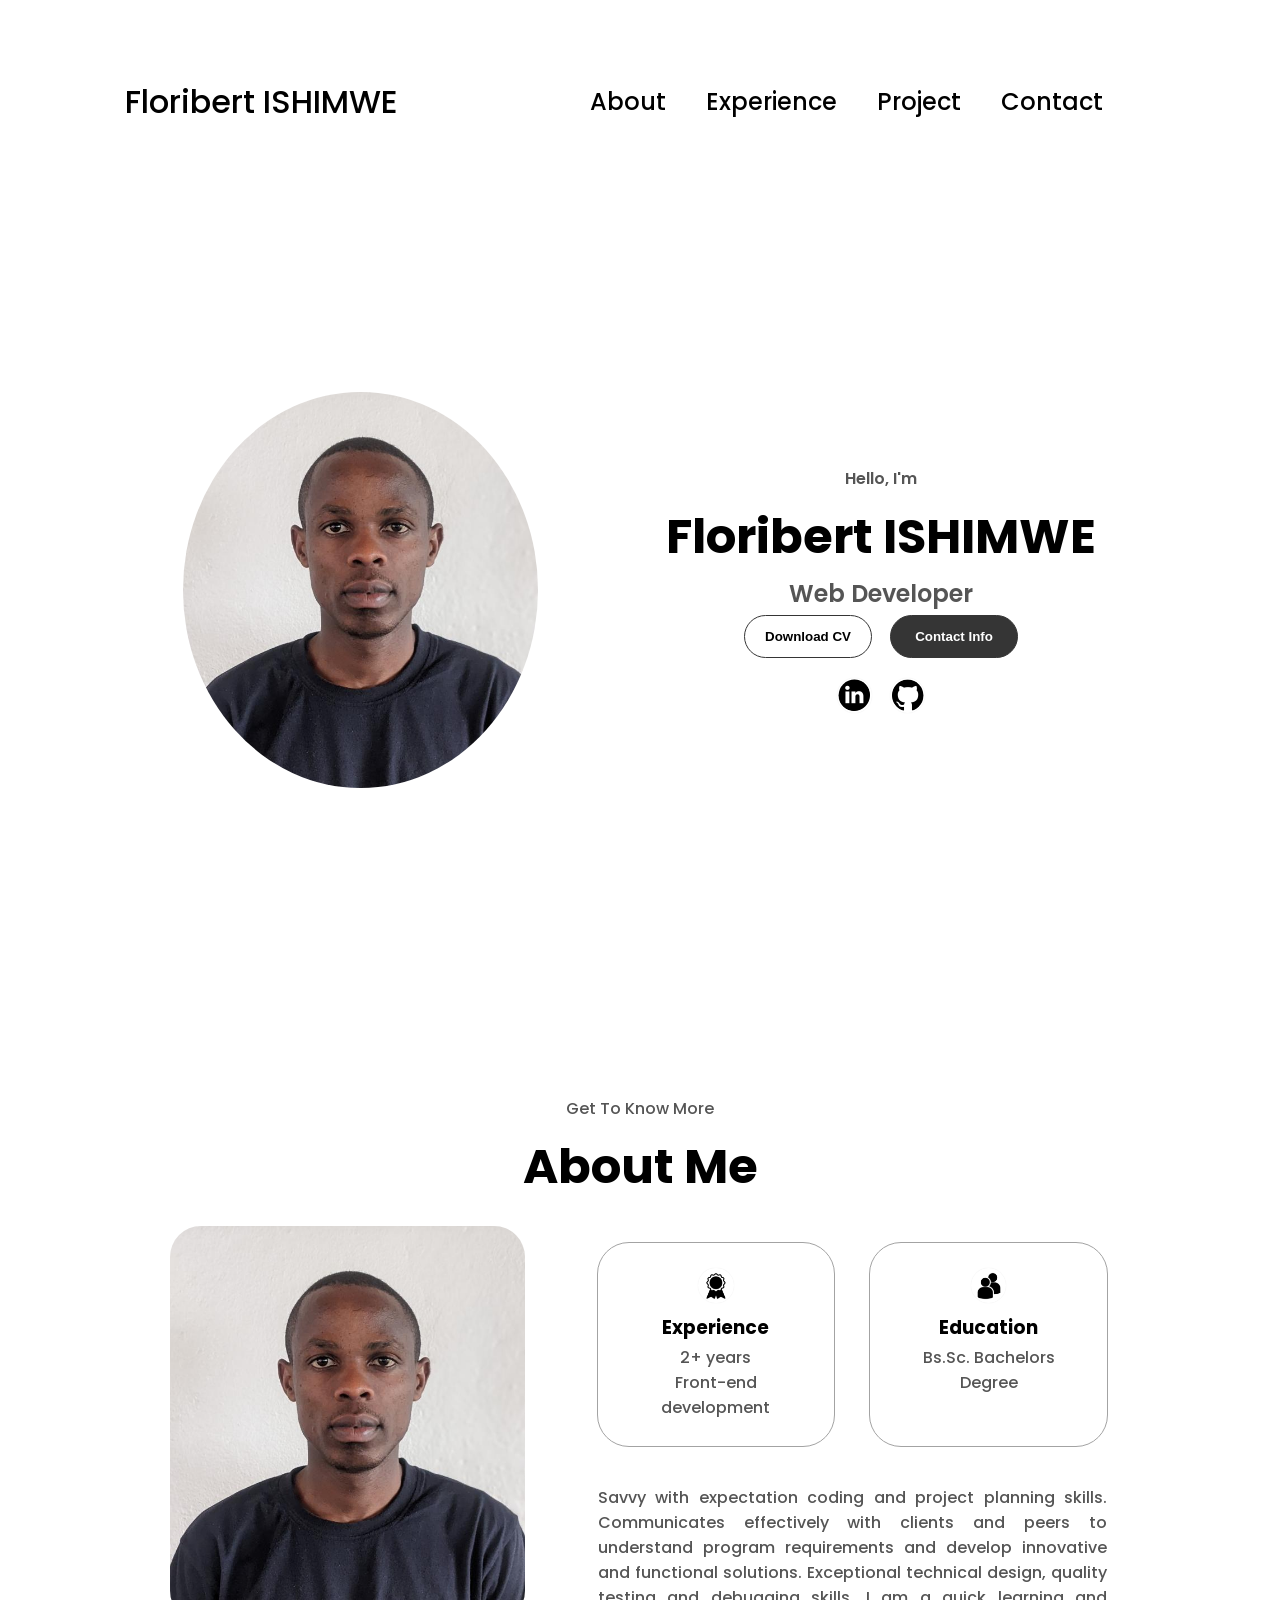
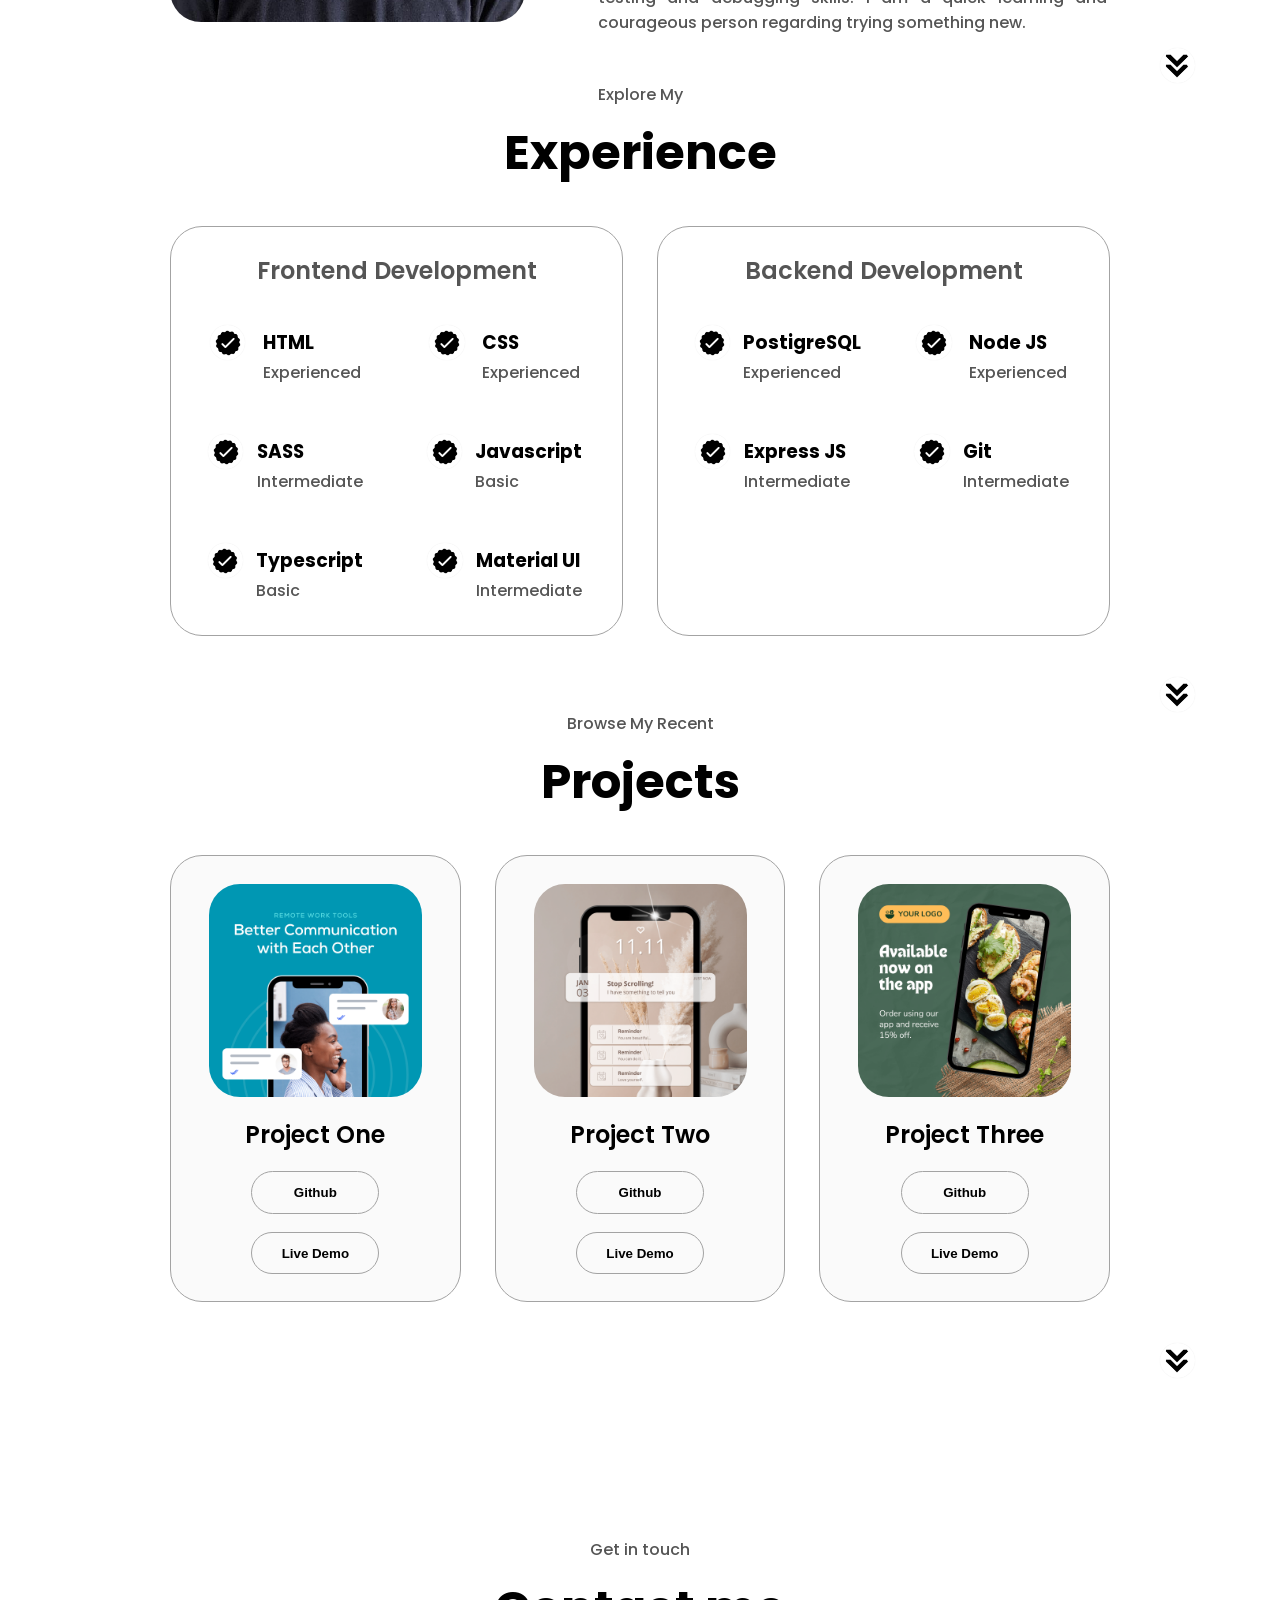
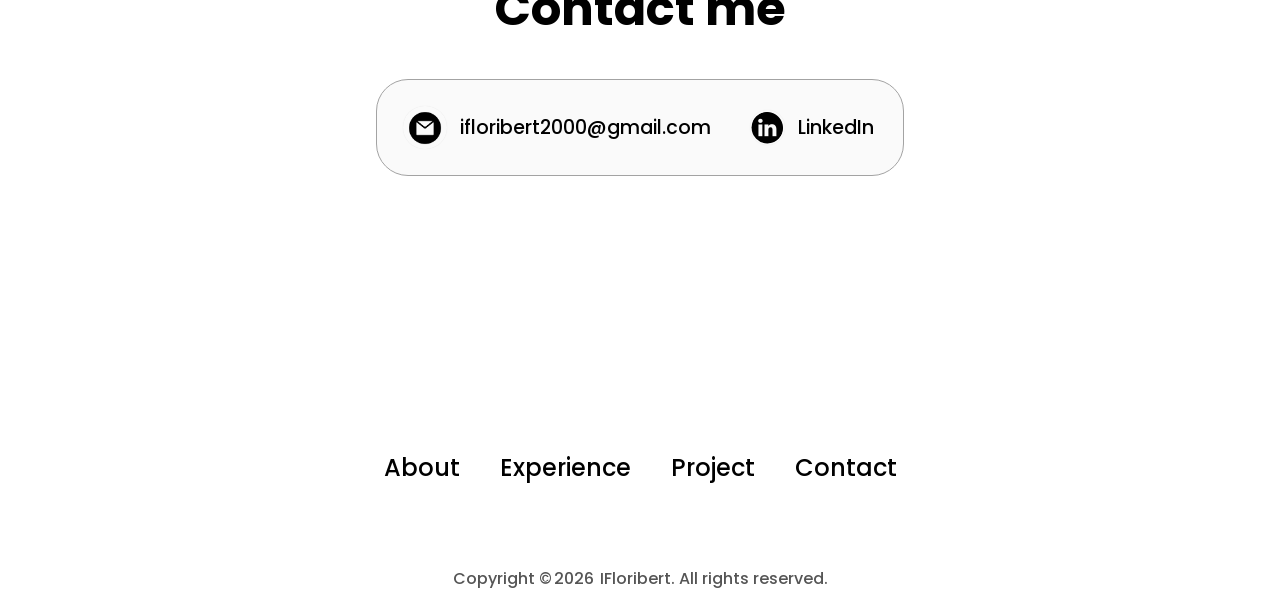
==== commit d5a7538b: "changed profile" ====
--- a/index.html
+++ b/index.html
@@ -11,7 +11,7 @@
 <body>
 <nav id="desktop-nav">
     <div class="logo">
-      John Doe
+      Floribert ISHIMWE
     </div>
     <ul class="nav-links">
       <li><a href="#about">About</a></li>
@@ -21,7 +21,7 @@
     </ul>
   </nav>
 <nav id="humburger-nav">
-<div class="logo">John Doe</div>
+<div class="logo">Floribert ISHIMWE</div>
 <div class="humburger-menu">
 <div class="humburger-icon"  onclick="toggleMenu()">
   <span></span>
@@ -43,17 +43,17 @@
 
 <section id="profile">
   <div class="section__pic-container">
-    <img src="./assets/profile-pic.png" alt="Profile Picture">
+    <img src="./assets/profile-pic2.jpeg" alt="Profile Picture" class="profile-pic">
   </div>
 
   <div class="section__text-container">
     <p class="section__text__p1">Hello, I'm</p>
-    <h2 class="title">John Doe</h2>
+    <h2 class="title">Floribert ISHIMWE</h2>
     <p class="section__text__p2">Web Developer</p>
 
     <div class="btn-container">
-      <button class="btn btn-color-2" onclick="window.open('./assets/resume-example.pdf')">Download CV</button>
-      <button class="btn btn-color-1" onclick="location.href ='./#Contact' ">Contact Info</button>
+      <button class="btn btn-color-2" onclick="window.open('./assets/resume-example2.pdf')">Download CV</button>
+      <button class="btn btn-color-1" onclick="location.href ='#Contact' ">Contact Info</button>
     </div>
 
     <div class="socials-container">
@@ -62,14 +62,13 @@
     </div>
   </div>
 </section>
-
 
 <section id="about">
 <p class="section__text__p1">Get To Know More</p>
 <h1 class="title">About Me</h1>
 <div class="section-container">
 <div class="section__pic-container">
-  <img src="./assets/about-pic.png" alt="Profile Picture" class="about-pic">
+  <img src="./assets/profile-pic2.jpeg" alt="Profile Picture" class="about-pic">
 </div>
 <div class="about-details-container">
 <div class="about-containers">
@@ -81,11 +80,14 @@
 <div class="details-container">
 <img src="./assets/education.png" alt="Education Icon" class="icon">
 <h3>Education</h3>
-<p>Bs.Sc. Bachelors Degree <br>M.Sc. Masters Degree</p>
+<p>Bs.Sc. Bachelors Degree</p>
 </div>
 </div>
 <div class="text-container">
-<p>Lorem ipsum, dolor sit amet consectetur adipisicing elit. Eligendi fugiat modi perspiciatis vel reprehenderit corrupti blanditiis omnis illo alias. Aut repudiandae quos ducimus doloribus illum non animi facere laboriosam! Dicta eum laboriosam accusantium laudantium voluptatem porro ipsum</p>
+<p>Savvy with expectation coding and project planning skills. Communicates effectively with clients 
+and peers to understand program requirements and develop innovative and functional solutions. 
+Exceptional technical design, quality testing and debugging skills. I am a quick learning and 
+courageous person regarding trying something new. </p>
 </div>
 </div>
 </div>
@@ -231,12 +233,12 @@
 <div class="contact-info-upper-container">
   <div class="contact-info-container">
     <img src="./assets/email.png" alt="Email icon" class="icon contact-icon email-icon">
-    <p><a href="mailto:ifloribert2000@gmail.com.">johndoe2000@gmail.com</a>
+    <p><a href="mailto:ifloribert2000@gmail.com.">ifloribert2000@gmail.com</a>
 </p>
   </div>
     <div class="contact-info-container">
     <img src="./assets/linkedin.png" alt="linkedIn" class="icon contact-icon">
-    <p><a href="https://www.linkedin.com/feed/">LinkedIn</a>
+    <p><a href="https://www.linkedin.com/in/floribert-ishimwe-891541284/">LinkedIn</a>
     </p>
   </div>
 </div>
@@ -253,7 +255,7 @@
     </ul>
     </div>
   </nav>
-<p>Copyright &copy;<span id="year"></span> John Doe. All rights reserved.</p>
+<p>Copyright &copy;<span id="year"></span> IFloribert. All rights reserved.</p>
 </p>
 </footer>
 <script src="scripts.js"></script>
--- a/style.css
+++ b/style.css
@@ -160,12 +160,14 @@
     width: 400px;
     /* flex-shrink: 0; */
     margin: auto 0;
+    border-radius: 50px;
 }
 
 .section__pic-container{
     height: 400px;
     width: 400px;
    margin: auto 0;
+   /* border-radius: 50px; */
 }
 
 .text-container{
@@ -446,12 +448,10 @@
 footer p{
     text-align: center;
 }
-
-
-
-
-
-
+.profile-pic{
+
+    border-radius: 50%;
+}
 
 
 
--- a/mediaquerries.css
+++ b/mediaquerries.css
@@ -46,10 +46,10 @@
 }
 }
 
-@media screen and (max-width:600px){
-    #contact, footer{
-        height:40vh;
-    }
+ @media screen and (max-width:600px){
+    /*
+    
+  
 
     #profile{
 
@@ -72,11 +72,8 @@
 {
 flex-wrap: nowrap;
 
-}
+}*/
 
-.contact-info-container{
-    margin:0;
-}
 
 .contact-info-container p,
 .nav-link li a{
@@ -93,16 +90,25 @@
 
 .logo{
 font-size: 1.5rem;
-}
+} 
 .nav-links{
     flex-direction: column;
     gap:0.5rem;
     text-align: center;
+    margin-bottom: 5rem;
 }
 
-.section__pic-container{
+.contact-info-container{
+    margin:0;
+}
 
-    width: auto;
+  /* #contact, footer{
+        height:40vh;
+    } */
+
+/* .section__pic-container{
+
+    width: auto;rd
     height: 46vh;
     justify-content: center;
 }
@@ -120,5 +126,5 @@
 
 .text-container{
 text-align: justify;
-}
-}+} */
+} 
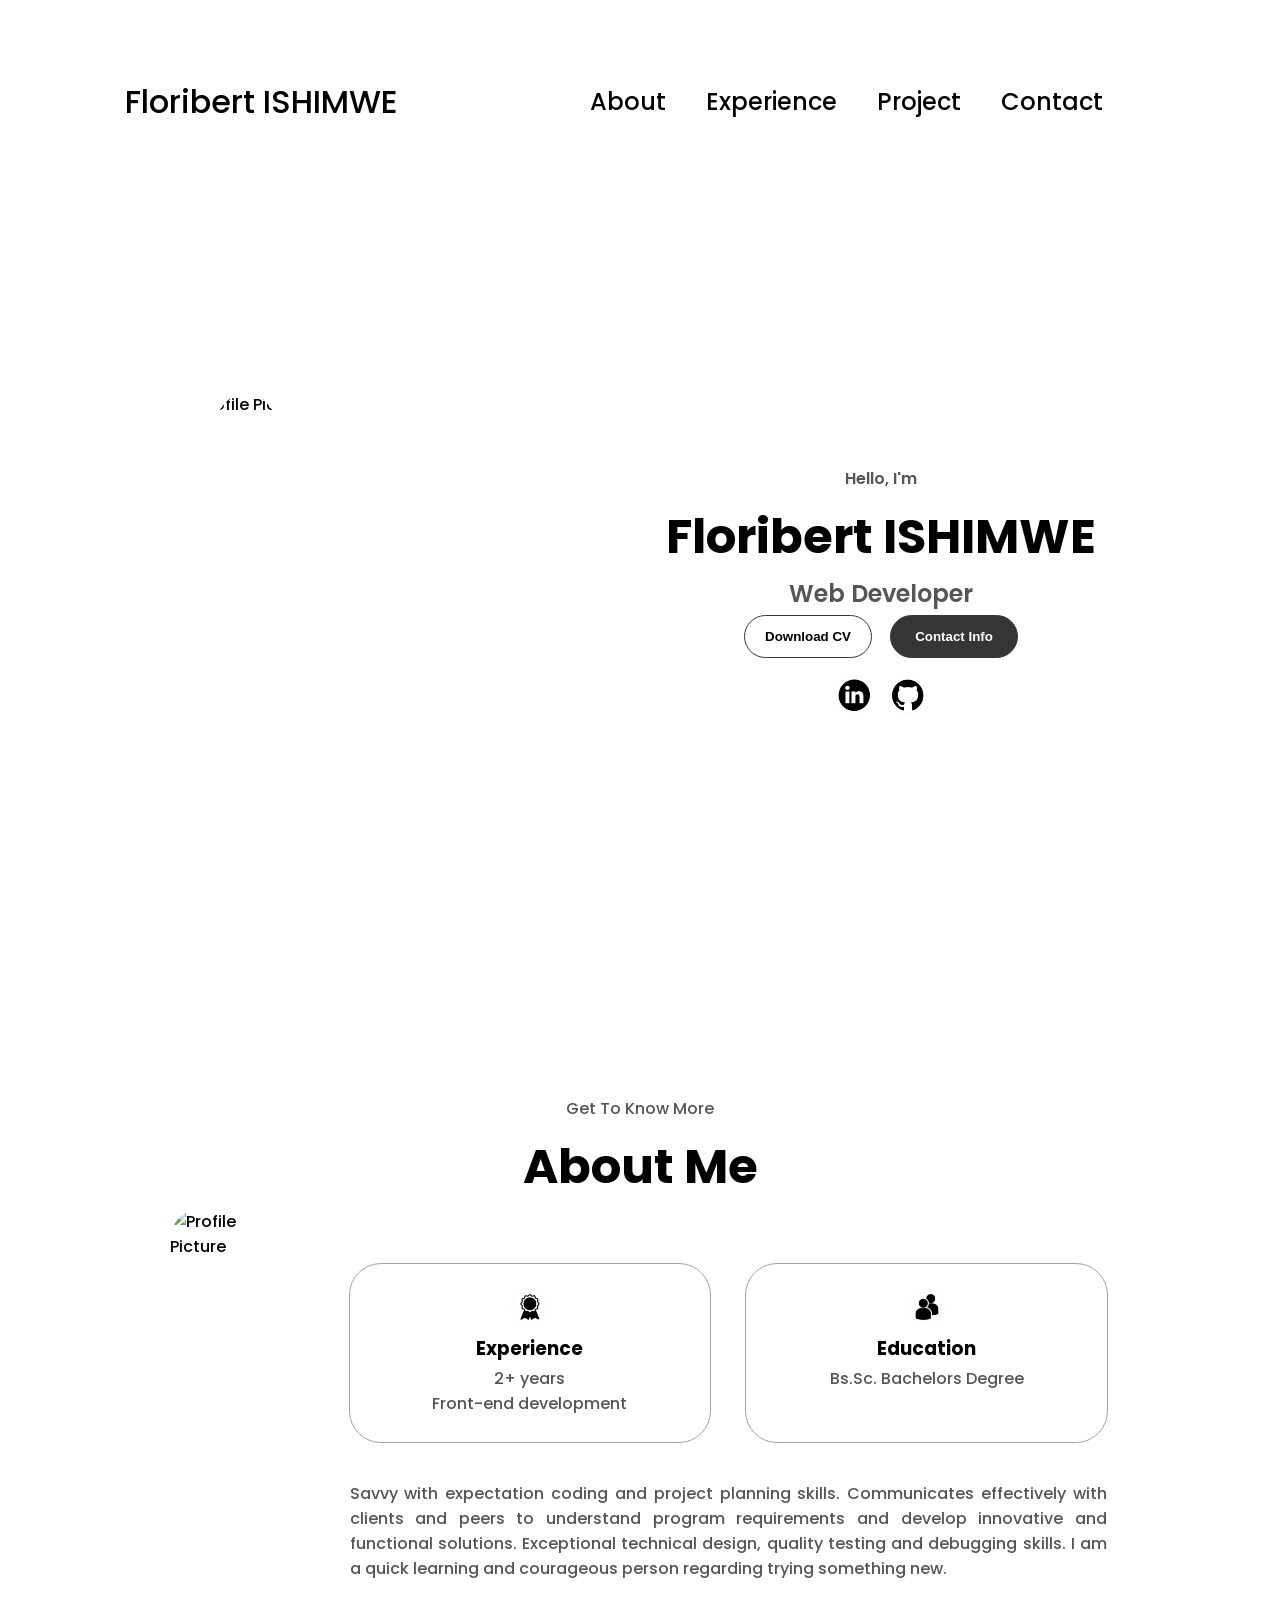
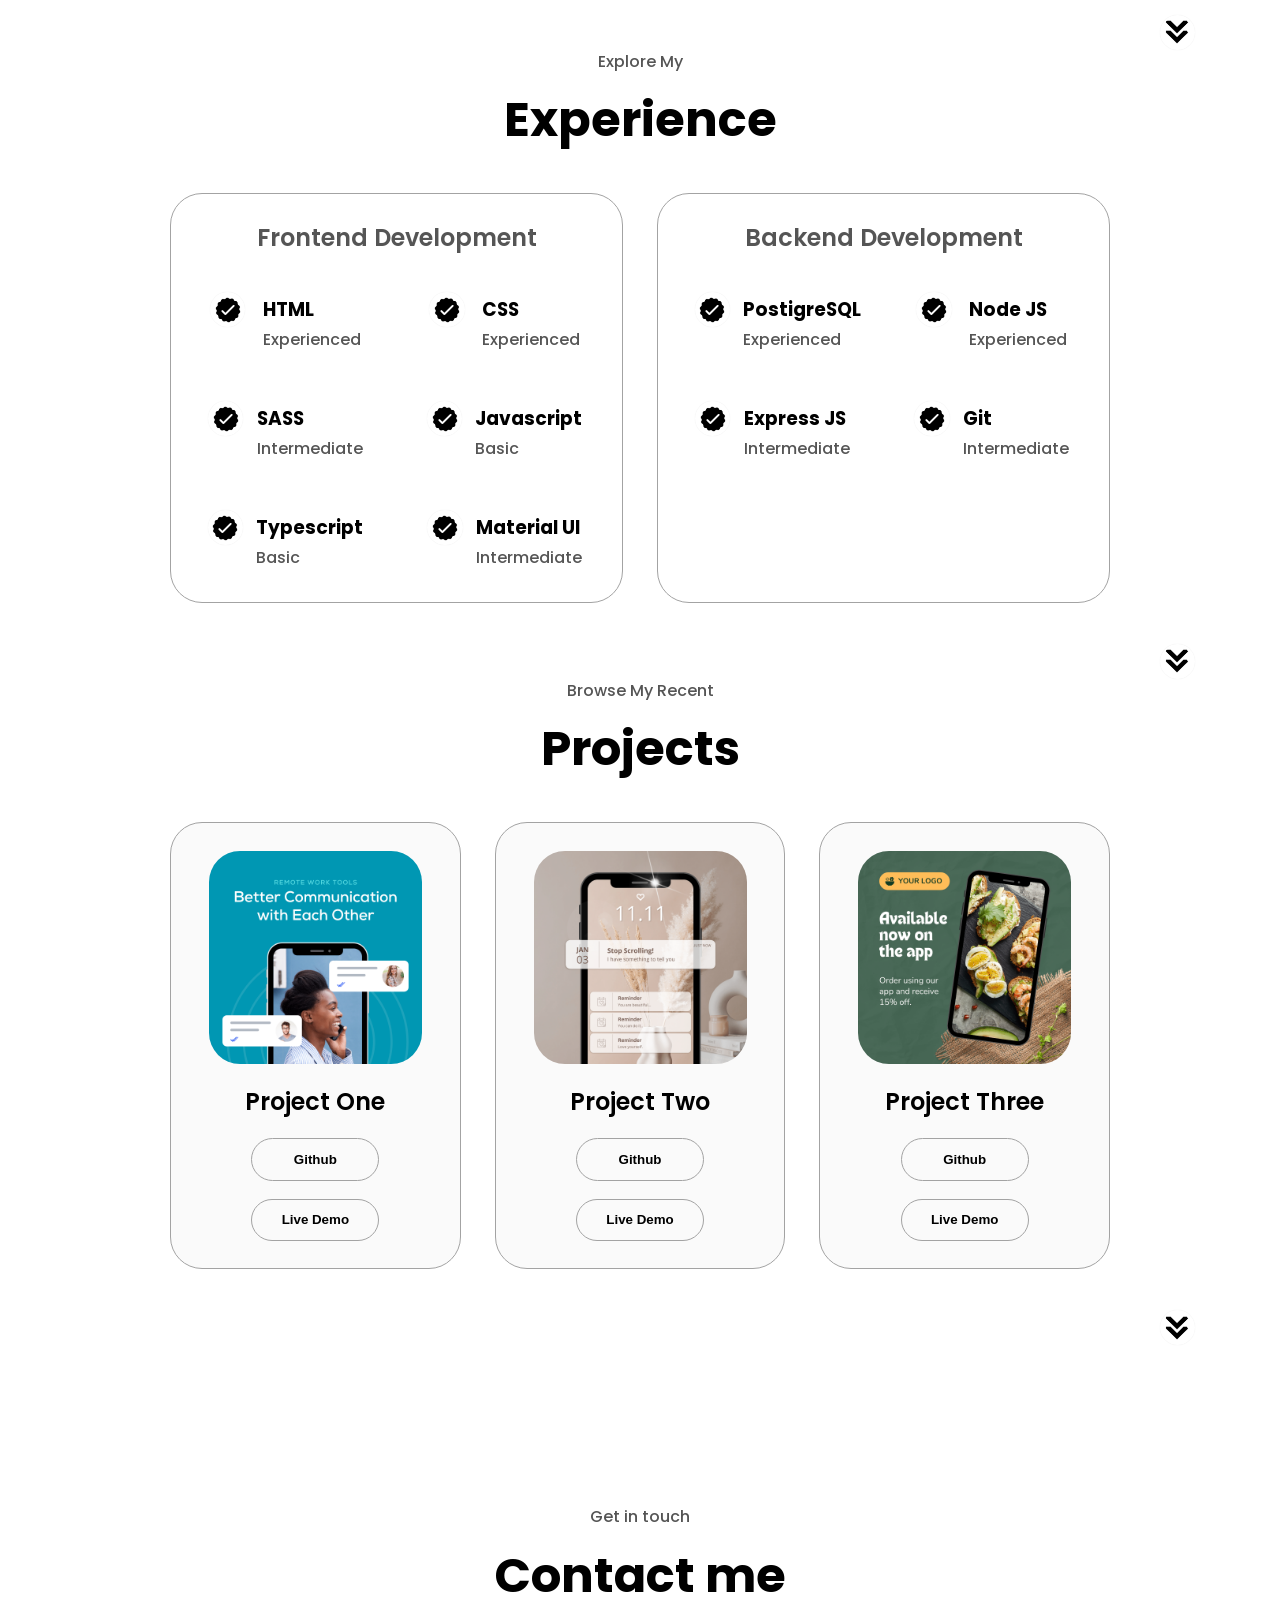
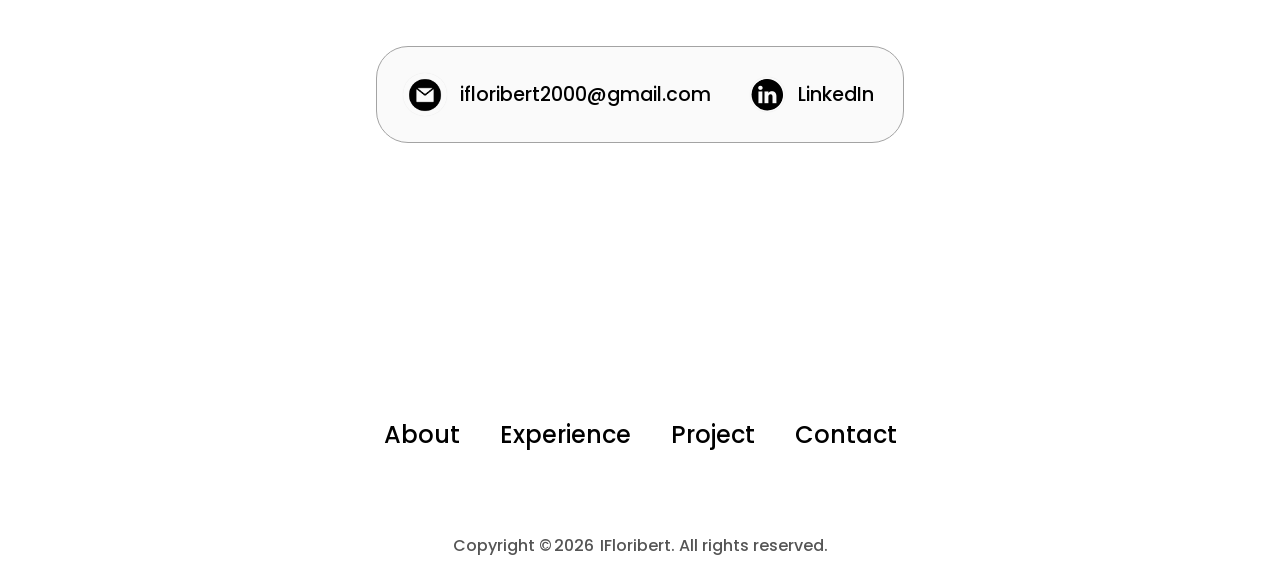
==== commit 52cb9ac5: "changed something" ====
--- a/index.html
+++ b/index.html
@@ -43,7 +43,7 @@
 
 <section id="profile">
   <div class="section__pic-container">
-    <img src="./assets/profile-pic2.jpeg" alt="Profile Picture" class="profile-pic">
+    <img src="./assets/profile-pic2.jpg" alt="Profile Picture" class="profile-pic">
   </div>
 
   <div class="section__text-container">
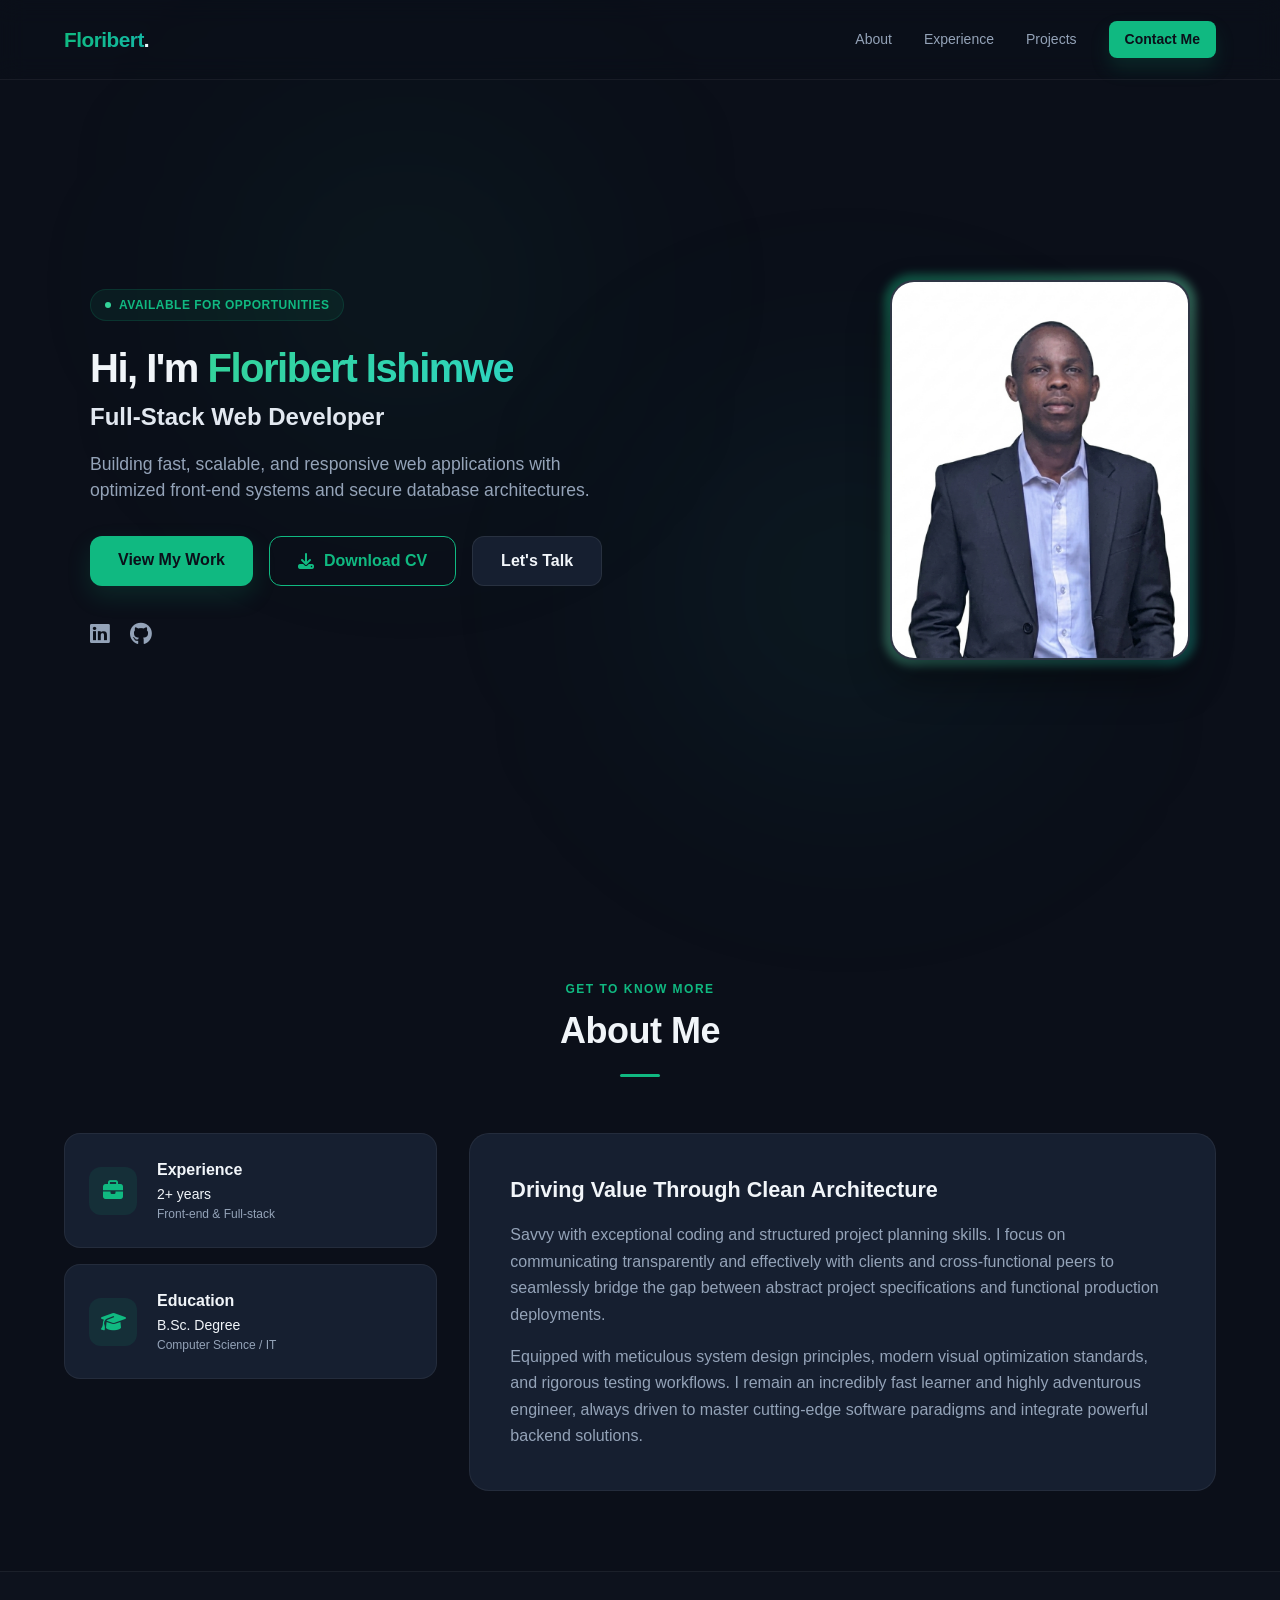
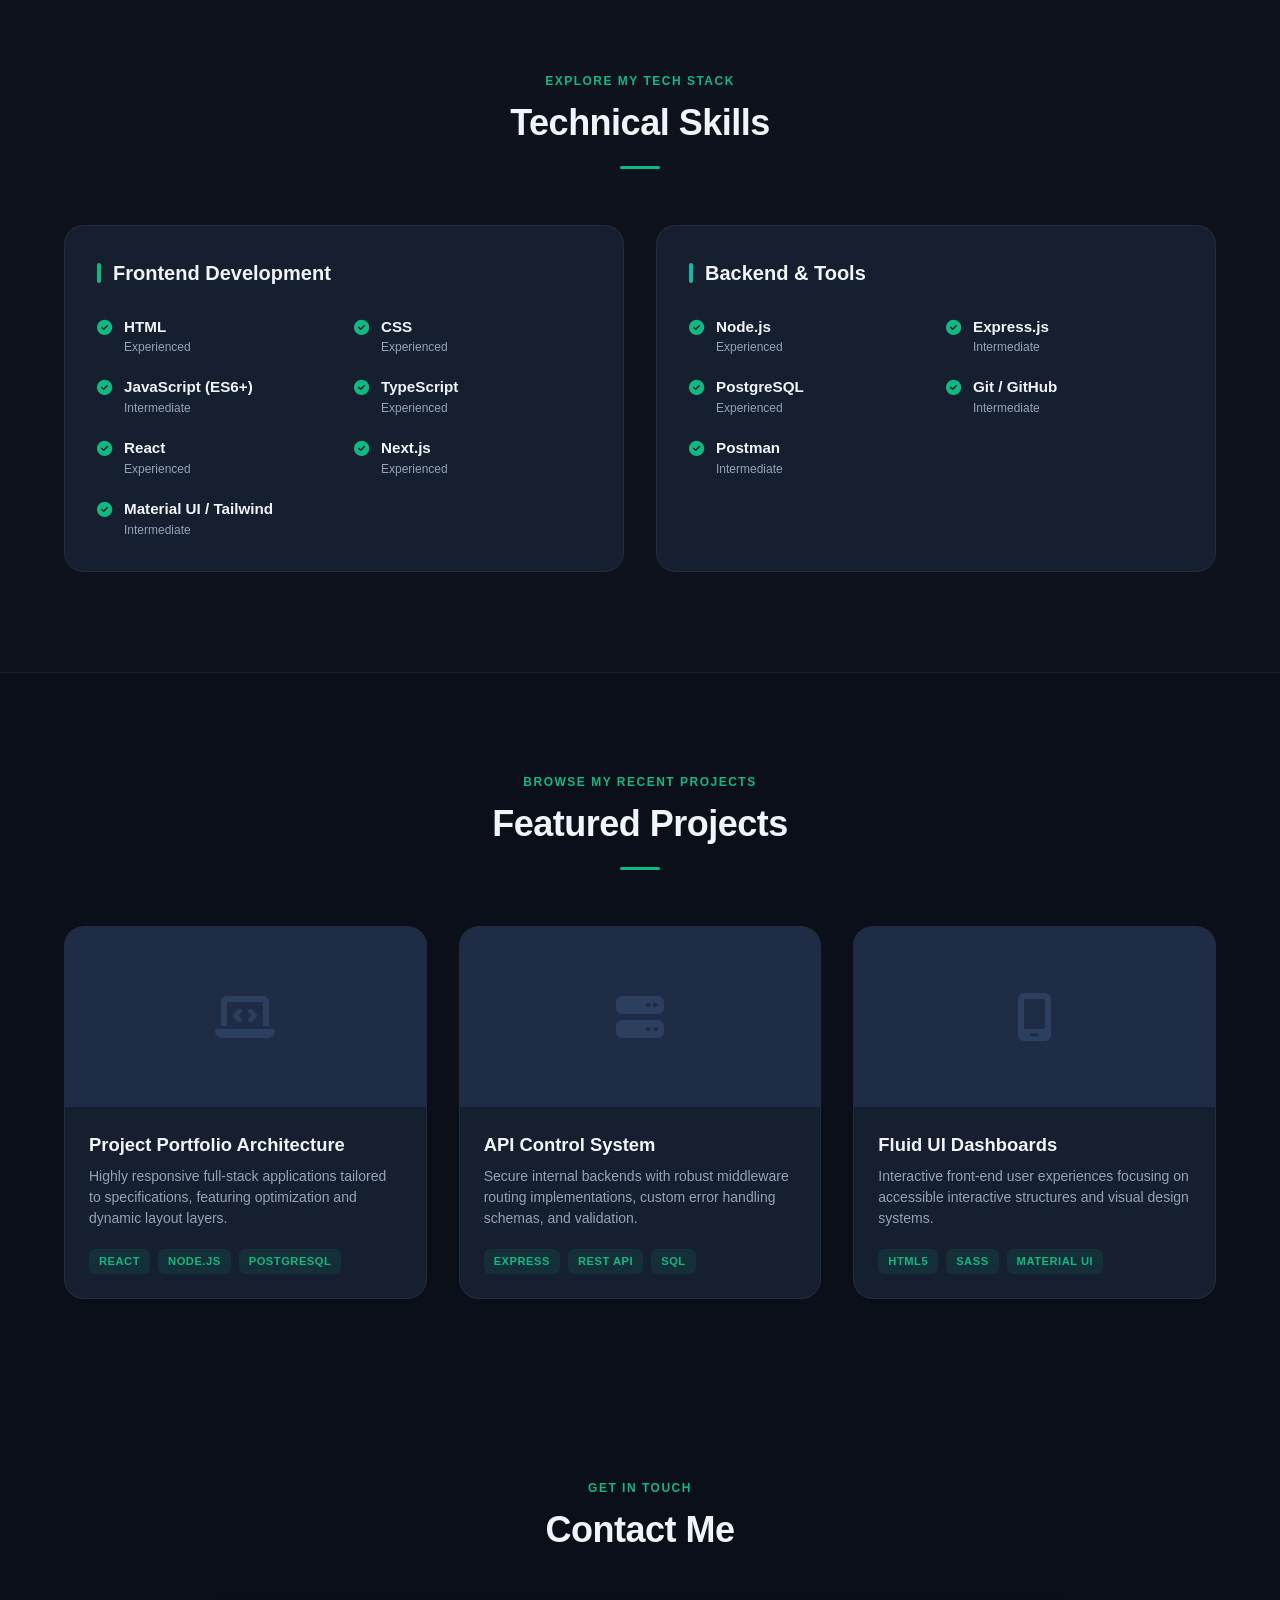
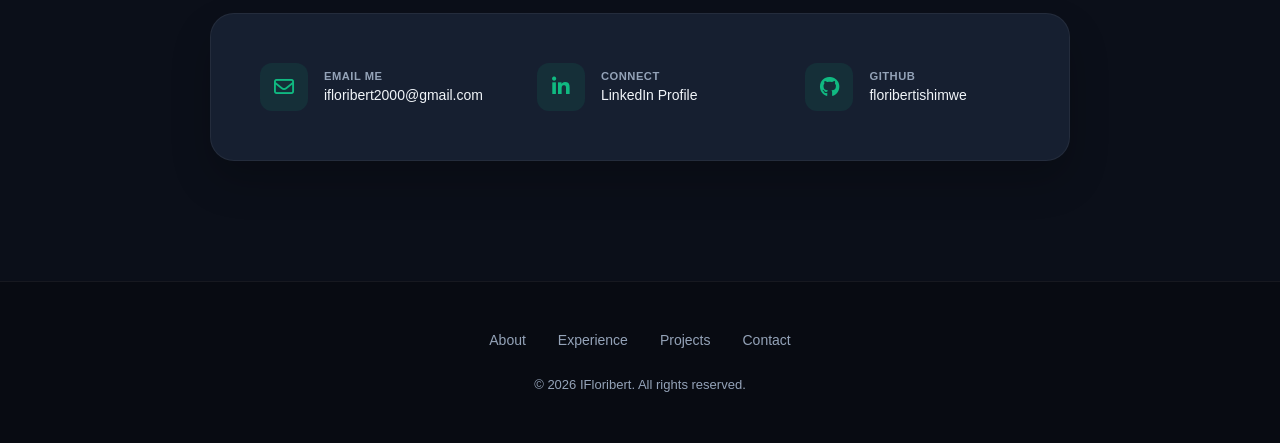
==== commit 13c6de01: "portfolio updated" ====
--- a/index.html
+++ b/index.html
@@ -1,262 +1,297 @@
 <!DOCTYPE html>
-<html lang="en">
+<html lang="en" class="scroll-smooth">
 <head>
-    <meta charset="UTF-8">
-    <meta name="viewport" content="width=device-width, initial-scale=1.0">
-    <title>portifolio</title>
-    <link rel="stylesheet" href="style.css">
-    <link rel="preconnect" href="https://fonts.googleapis.com">
-    <link rel="stylesheet" href="mediaquerries.css">
+  <meta charset="UTF-8">
+  <meta name="viewport" content="width=device-width, initial-scale=1.0">
+  <title>Floribert Ishimwe | Full-Stack Web Developer</title>
+  
+  <link rel="stylesheet" href="https://cdnjs.cloudflare.com/ajax/libs/font-awesome/6.4.0/css/all.min.css">
+  <link rel="stylesheet" href="css/style.css">
 </head>
 <body>
-<nav id="desktop-nav">
-    <div class="logo">
-      Floribert ISHIMWE
-    </div>
-    <ul class="nav-links">
-      <li><a href="#about">About</a></li>
-      <li><a href="#experience">Experience</a></li>
-      <li><a href="#projects">Project</a></li>
-      <li><a href="#contact">Contact</a></li>
-    </ul>
-  </nav>
-<nav id="humburger-nav">
-<div class="logo">Floribert ISHIMWE</div>
-<div class="humburger-menu">
-<div class="humburger-icon"  onclick="toggleMenu()">
-  <span></span>
-  <span></span>
-  <span></span>
-</div>
-<div class="menu-links"> 
-  <!-- The menu links will be toggled by JavaScript -->
-<ul>
-  <li><a href="#about" onclick="toggleMenu()">About</a></li>
-  <li><a href="#experience" onclick="toggleMenu()">Experience</a></li>
-  <li><a href="#projects"  onclick="toggleMenu()">Project</a></li>
-  <li><a href="#contact"  onclick="toggleMenu()">Contact</a></li>
-</ul>
-</div>
-
-</div>
-</nav>
-
-<section id="profile">
-  <div class="section__pic-container">
-    <img src="./assets/profile-pic2.jpg" alt="Profile Picture" class="profile-pic">
-  </div>
-
-  <div class="section__text-container">
-    <p class="section__text__p1">Hello, I'm</p>
-    <h2 class="title">Floribert ISHIMWE</h2>
-    <p class="section__text__p2">Web Developer</p>
-
-    <div class="btn-container">
-      <button class="btn btn-color-2" onclick="window.open('./assets/resume-example2.pdf')">Download CV</button>
-      <button class="btn btn-color-1" onclick="location.href ='#Contact' ">Contact Info</button>
-    </div>
-
-    <div class="socials-container">
-      <img src="./assets/linkedin.png" alt="My LinkedIn profile" class="icon" onclick="window.open('https://www.linkedin.com/in/floribert-ishimwe-891541284/', '_blank')">
-      <img src="./assets/github.png" alt="My GitHub profile" class="icon" onclick="window.open('https://github.com/floribertishimwe', '_blank')">
-    </div>
-  </div>
-</section>
-
-<section id="about">
-<p class="section__text__p1">Get To Know More</p>
-<h1 class="title">About Me</h1>
-<div class="section-container">
-<div class="section__pic-container">
-  <img src="./assets/profile-pic2.jpeg" alt="Profile Picture" class="about-pic">
-</div>
-<div class="about-details-container">
-<div class="about-containers">
-  <div class="details-container">
-<img src="./assets/experience.png" alt="Experience Icon" class="icon">
-<h3>Experience</h3>
-<p>2+ years <br> Front-end development</p>
-  </div>
-<div class="details-container">
-<img src="./assets/education.png" alt="Education Icon" class="icon">
-<h3>Education</h3>
-<p>Bs.Sc. Bachelors Degree</p>
-</div>
-</div>
-<div class="text-container">
-<p>Savvy with expectation coding and project planning skills. Communicates effectively with clients 
-and peers to understand program requirements and develop innovative and functional solutions. 
-Exceptional technical design, quality testing and debugging skills. I am a quick learning and 
-courageous person regarding trying something new. </p>
-</div>
-</div>
-</div>
-<img src="./assets/arrow.png" alt="Arrow Icon" class="icon arrow" onclick="location.href ='./#experience'">
-</section>
-
-<section id="experience">
-
-  <p class="section__text__p1">Explore My</p>
-  <h1 class="title">Experience</h1>
-  <div class="experience-details-container">
-  <div class="about-containers">
-    <div class="details-container">
-      <h2 class="experience-sub-title">Frontend Development</h2>
-      <div class="article-container">
-        <article>
-          <img src="./assets/checkmark.png" alt="experience icon" class="icon">
-          <div>
-            <h3>HTML</h3>
-            <p>Experienced</p>
+
+  <header class="navbar">
+    <div class="nav-container">
+      <a href="#" class="nav-logo">Floribert<span class="logo-dot">.</span></a>
+      
+      <nav class="desktop-nav">
+        <a href="#about" class="nav-item">About</a>
+        <a href="#experience" class="nav-item">Experience</a>
+        <a href="#projects" class="nav-item">Projects</a>
+        <a href="#contact" class="nav-btn">Contact Me</a>
+      </nav>
+
+      <button id="menu-toggle" class="mobile-toggle-btn" aria-label="Toggle Navigation Menu">
+        <i class="fa-solid fa-bars"></i>
+      </button>
+    </div>
+
+    <div id="mobile-dropdown" class="mobile-menu-panel hidden">
+      <a href="#about" class="mobile-nav-item">About</a>
+      <a href="#experience" class="mobile-nav-item">Experience</a>
+      <a href="#projects" class="mobile-nav-item">Projects</a>
+      <a href="#contact" class="mobile-nav-btn">Contact Me</a>
+    </div>
+  </header>
+
+  <section class="hero-section" id="about">
+    <div class="glow-orb orb-top"></div>
+    <div class="glow-orb orb-bottom"></div>
+
+    <div class="hero-wrapper">
+      <div class="hero-bio">
+        <div class="status-badge">
+          <span class="pulse-indicator"></span> Available for Opportunities
+        </div>
+        <h1 class="hero-title">
+          Hi, I'm <span class="gradient-name">Floribert Ishimwe</span>
+        </h1>
+        <p class="hero-subtitle">Full-Stack Web Developer</p>
+        <p class="hero-description">
+          Building fast, scalable, and responsive web applications with optimized front-end systems and secure database architectures.
+        </p>
+        
+        <div class="action-row">
+          <a href="#projects" class="btn-primary">View My Work</a>
+          <a href="./assets/Resume.pdf" download="Floribert_Ishimwe_CV.pdf" class="btn-cv">
+            <i class="fa-solid fa-download btn-icon-animate"></i> Download CV
+          </a>
+          <a href="#contact" class="btn-secondary">Let's Talk</a>
+        </div>
+
+        <div class="social-row">
+          <a href="https://www.linkedin.com/in/floribert-ishimwe-891541284/" target="_blank" rel="noopener noreferrer" aria-label="LinkedIn Profile">
+            <i class="fa-brands fa-linkedin"></i>
+          </a>
+          <a href="https://github.com/floribertishimwe" target="_blank" rel="noopener noreferrer" aria-label="GitHub Profile">
+            <i class="fa-brands fa-github"></i>
+          </a>
+        </div>
+      </div>
+
+      <div class="hero-avatar-frame">
+        <div class="profile-glow-ring"></div>
+        <div class="avatar-mask-circle">
+          <img src="./assets/profile-pic2.png" alt="Floribert Ishimwe Portrait" class="avatar-image">
+        </div>
+      </div>
+    </div>
+  </section>
+
+  <section class="about-cards-section">
+    <div class="section-container">
+      <div class="section-header">
+        <p class="section-pretitle">Get To Know More</p>
+        <h2 class="section-title">About Me</h2>
+        <div class="accent-bar"></div>
+      </div>
+
+      <div class="about-grid">
+        <div class="info-sidebar">
+          <div class="meta-card">
+            <div class="meta-icon-box"><i class="fa-solid fa-briefcase"></i></div>
+            <div class="meta-card-body">
+              <h3>Experience</h3>
+              <p class="meta-text-bold">2+ years</p>
+              <p class="meta-text-sub">Front-end & Full-stack</p>
+            </div>
+          </div>
+
+          <div class="meta-card">
+            <div class="meta-icon-box"><i class="fa-solid fa-graduation-cap"></i></div>
+            <div class="meta-card-body">
+              <h3>Education</h3>
+              <p class="meta-text-bold">B.Sc. Degree</p>
+              <p class="meta-text-sub">Computer Science / IT</p>
+            </div>
+          </div>
+        </div>
+
+        <div class="bio-main-card">
+          <h3>Driving Value Through Clean Architecture</h3>
+          <p>
+            Savvy with exceptional coding and structured project planning skills. I focus on communicating transparently and effectively with clients and cross-functional peers to seamlessly bridge the gap between abstract project specifications and functional production deployments.
+          </p>
+          <p>
+            Equipped with meticulous system design principles, modern visual optimization standards, and rigorous testing workflows. I remain an incredibly fast learner and highly adventurous engineer, always driven to master cutting-edge software paradigms and integrate powerful backend solutions.
+          </p>
+        </div>
+      </div>
+    </div>
+  </section>
+
+  <section id="experience" class="skills-section">
+    <div class="section-container">
+      <div class="section-header">
+        <p class="section-pretitle">Explore My Tech Stack</p>
+        <h2 class="section-title">Technical Skills</h2>
+        <div class="accent-bar"></div>
+      </div>
+
+      <div class="skills-grid">
+
+        <!-- Frontend Card -->
+        <div class="skills-category-card">
+          <h3 class="category-heading"><span class="heading-line line-emerald"></span>Frontend Development</h3>
+          <div class="skills-subgrid">
+            <div class="skill-item">
+              <i class="fa-solid fa-circle-check item-check"></i>
+              <div><h4>HTML</h4><p>Experienced</p></div>
+            </div>
+            <div class="skill-item">
+              <i class="fa-solid fa-circle-check item-check"></i>
+              <div><h4>CSS  </h4><p>Experienced </p></div>
+            </div>
+            <div class="skill-item">
+              <i class="fa-solid fa-circle-check item-check"></i>
+              <div><h4>JavaScript (ES6+)</h4><p>Intermediate</p></div>
+            </div>
+            <div class="skill-item">
+              <i class="fa-solid fa-circle-check item-check"></i>
+              <div><h4>TypeScript</h4><p>Experienced</p></div>
+            </div>
+            <div class="skill-item">
+              <i class="fa-solid fa-circle-check item-check"></i>
+              <div><h4>React</h4><p>Experienced</p></div>
+            </div>
+            <div class="skill-item">
+              <i class="fa-solid fa-circle-check item-check"></i>
+              <div><h4>Next.js</h4><p>Experienced</p></div>
+            </div>
+            <div class="skill-item">
+              <i class="fa-solid fa-circle-check item-check"></i>
+              <div><h4>Material UI / Tailwind</h4><p>Intermediate</p></div>
+            </div>
+          </div>
+        </div>
+
+        <!-- Backend & Tools Card -->
+        <div class="skills-category-card">
+          <h3 class="category-heading"><span class="heading-line line-teal"></span>Backend & Tools</h3>
+          <div class="skills-subgrid">
+            <div class="skill-item">
+              <i class="fa-solid fa-circle-check item-check"></i>
+              <div><h4>Node.js</h4><p>Experienced</p></div>
+            </div>
+            <div class="skill-item">
+              <i class="fa-solid fa-circle-check item-check"></i>
+              <div><h4>Express.js</h4><p>Intermediate</p></div>
+            </div>
+            <div class="skill-item">
+              <i class="fa-solid fa-circle-check item-check"></i>
+              <div><h4>PostgreSQL</h4><p>Experienced</p></div>
+            </div>
+            <div class="skill-item">
+              <i class="fa-solid fa-circle-check item-check"></i>
+              <div><h4>Git / GitHub</h4><p>Intermediate</p></div>
+            </div>
+            <div class="skill-item">
+              <i class="fa-solid fa-circle-check item-check"></i>
+              <div><h4>Postman</h4><p>Intermediate</p></div>
+            </div>
+          </div>
+        </div>
+
+      </div>
+    </div>
+  </section>
+
+  <section id="projects" class="projects-section">
+    <div class="section-container">
+      <div class="section-header">
+        <p class="section-pretitle">Browse My Recent Projects</p>
+        <h2 class="section-title">Featured Projects</h2>
+        <div class="accent-bar"></div>
+      </div>
+
+      <div class="projects-grid">
+        <article class="project-card">
+          <div class="project-thumbnail">
+            <i class="fa-solid fa-laptop-code thumbnail-fallback-icon"></i>
+          </div>
+          <div class="project-details">
+            <div>
+              <h3>Project Portfolio Architecture</h3>
+              <p>Highly responsive full-stack applications tailored to specifications, featuring optimization and dynamic layout layers.</p>
+            </div>
+            <div class="tag-row"><span>React</span><span>Node.js</span><span>PostgreSQL</span></div>
           </div>
         </article>
 
-        <article>
-          <img src="./assets/checkmark.png" alt="experience icon" class="icon">
-          <div>
-            <h3>CSS</h3>
-            <p>Experienced</p>
+        <article class="project-card">
+          <div class="project-thumbnail">
+            <i class="fa-solid fa-server thumbnail-fallback-icon"></i>
+          </div>
+          <div class="project-details">
+            <div>
+              <h3>API Control System</h3>
+              <p>Secure internal backends with robust middleware routing implementations, custom error handling schemas, and validation.</p>
+            </div>
+            <div class="tag-row"><span>Express</span><span>REST API</span><span>SQL</span></div>
           </div>
         </article>
-        <article>
-          <img src="./assets/checkmark.png" alt="experience icon" class="icon">
-          <div>
-            <h3>SASS</h3>
-            <p>Intermediate</p>
+
+        <article class="project-card">
+          <div class="project-thumbnail">
+            <i class="fa-solid fa-mobile-screen thumbnail-fallback-icon"></i>
+          </div>
+          <div class="project-details">
+            <div>
+              <h3>Fluid UI Dashboards</h3>
+              <p>Interactive front-end user experiences focusing on accessible interactive structures and visual design systems.</p>
+            </div>
+            <div class="tag-row"><span>HTML5</span><span>SASS</span><span>Material UI</span></div>
           </div>
         </article>
-        <article>
-          <img src="./assets/checkmark.png" alt="experience icon" class="icon">
-          <div>
-            <h3>Javascript</h3>
-            <p>Basic</p>
-          </div>
-        </article>
-        <article>
-          <img src="./assets/checkmark.png" alt="experience icon" class="icon">
-          <div>
-            <h3>Typescript</h3>
-            <p>Basic</p>
-          </div>
-        </article>
-        <article>
-          <img src="./assets/checkmark.png" alt="experience icon" class="icon">
-          <div>
-            <h3>Material UI</h3>
-            <p>Intermediate</p>
-          </div>
-        </article>
-      </div>
-    </div>
-
-    <div class="details-container">
-      <h2 class="experience-sub-title">Backend Development</h2>
-      <div class="article-container">
-        <article>
-          <img src="./assets/checkmark.png" alt="experience icon" class="icon">
-          <div>
-            <h3>PostigreSQL</h3>
-            <p>Experienced</p>
-          </div>
-        </article>
-
-        <article>
-          <img src="./assets/checkmark.png" alt="experience icon" class="icon">
-          <div>
-            <h3>Node JS</h3> 
-            <p>Experienced</p>
-          </div>
-        </article>
-        <article>
-          <img src="./assets/checkmark.png" alt="experience icon" class="icon">
-          <div>
-            <h3>Express JS</h3>
-            <p>Intermediate</p>
-          </div>
-        </article>
-        <article>
-          <img src="./assets/checkmark.png" alt="experience icon" class="icon">
-          <div>
-            <h3>Git</h3>
-            <p>Intermediate</p>
-          </div>
-        </article>
-
-      </div>
-    </div>
-  </div>
-  </div>
-<img src="./assets/arrow.png" alt="Arrow Icon" class="icon arrow" onclick="location.href ='./#projects'">
-</section>
-<section id="projects">
-<p class="section__text__p1">Browse My Recent</p>
-<h1 class="title">Projects</h1>
-<div class="experience-details-container">
-<div class="about-containers">
-<div class="details-container color-container">
-<div class="article-container">
-  <img src="./assets/project-1.png" alt="project 1" class="project-img">
-</div>
-<h2 class="experience-sub-title project-title">Project One</h2>
-<div class="btn-container">
-<button class="btn btn-color-2 project-btn" onclick="location.href='https://github.com/floribertishimwe'">Github</button>
-<button class="btn btn-color-2 project-btn" onclick="location.href='https://github.com/floribertishimwe'">Live Demo</button>
-</div>
-</div>
-<div class="details-container color-container">
-<div class="article-container">
-  <img src="./assets/project-2.png" alt="project 2" class="project-img">
-</div>
-<h2 class="experience-sub-title project-title">Project Two</h2>
-<div class="btn-container">
-<button class="btn btn-color-2 project-btn" onclick="location.href='https://github.com/floribertishimwe'">Github</button>
-<button class="btn btn-color-2 project-btn" onclick="location.href='https://github.com/floribertishimwe'">Live Demo</button>
-</div>
-</div>
-<div class="details-container color-container">
-<div class="article-container">
-  <img src="./assets/project-3.png" alt="project 3" class="project-img">
-</div>
-<h2 class="experience-sub-title project-title">Project Three</h2>
-<div class="btn-container">
-<button class="btn btn-color-2 project-btn" onclick="location.href='https://github.com/floribertishimwe'">Github</button>
-<button class="btn btn-color-2 project-btn" onclick="location.href='https://github.com/floribertishimwe'">Live Demo</button>
-</div>
-</div>
-</div>
-</div>
-<img src="./assets/arrow.png" alt="Arrow Icon" class="icon arrow" onclick="location.href ='#contact'">
-</section>
-<section id="contact">
-<p class="section__text__p1">Get in touch</p>
-<h1 class="title">Contact me</h1>
-<div class="contact-info-upper-container">
-  <div class="contact-info-container">
-    <img src="./assets/email.png" alt="Email icon" class="icon contact-icon email-icon">
-    <p><a href="mailto:ifloribert2000@gmail.com.">ifloribert2000@gmail.com</a>
-</p>
-  </div>
-    <div class="contact-info-container">
-    <img src="./assets/linkedin.png" alt="linkedIn" class="icon contact-icon">
-    <p><a href="https://www.linkedin.com/in/floribert-ishimwe-891541284/">LinkedIn</a>
-    </p>
-  </div>
-</div>
-</section>
-
-<footer>
-  <nav>
-    <div class="nav-links-container">
-    <ul class="nav-links">
-      <li><a href="#about">About</a></li>
-      <li><a href="#experience">Experience</a></li>
-      <li><a href="#projects">Project</a></li>
-      <li><a href="#contact">Contact</a></li>
-    </ul>
-    </div>
-  </nav>
-<p>Copyright &copy;<span id="year"></span> IFloribert. All rights reserved.</p>
-</p>
-</footer>
-<script src="scripts.js"></script>
-</html>
+      </div>
+    </div>
+  </section>
+
+  <section id="contact" class="contact-section">
+    <div class="section-container">
+      <div class="section-header">
+        <p class="section-pretitle">Get In Touch</p>
+        <h2 class="section-title">Contact Me</h2>
+      </div>
+
+      <div class="contact-hub-card">
+        <a href="mailto:ifloribert2000@gmail.com" class="contact-action-channel">
+          <div class="channel-icon-box"><i class="fa-regular fa-envelope"></i></div>
+          <div class="channel-info">
+            <span class="channel-tag">Email Me</span>
+            <span class="channel-value">ifloribert2000@gmail.com</span>
+          </div>
+        </a>
+
+        <a href="https://www.linkedin.com/in/floribert-ishimwe-891541284/" target="_blank" rel="noopener noreferrer" class="contact-action-channel">
+          <div class="channel-icon-box"><i class="fa-brands fa-linkedin-in"></i></div>
+          <div class="channel-info">
+            <span class="channel-tag">Connect</span>
+            <span class="channel-value">LinkedIn Profile</span>
+          </div>
+        </a>
+
+        <a href="https://github.com/floribertishimwe" target="_blank" rel="noopener noreferrer" class="contact-action-channel">
+          <div class="channel-icon-box"><i class="fa-brands fa-github"></i></div>
+          <div class="channel-info">
+            <span class="channel-tag">GitHub</span>
+            <span class="channel-value">floribertishimwe</span>
+          </div>
+        </a>
+      </div>
+    </div>
+  </section>
+
+  <footer class="main-footer">
+    <div class="footer-nav">
+      <a href="#about">About</a>
+      <a href="#experience">Experience</a>
+      <a href="#projects">Projects</a>
+      <a href="#contact">Contact</a>
+    </div>
+    <p class="copyright-statement">&copy; <span id="runtime-year"></span> IFloribert. All rights reserved.</p>
+  </footer>
+
+  <script src="js/app.js"></script>
+</body>
+</html>
--- a/css/style.css
+++ b/css/style.css
@@ -0,0 +1,785 @@
+/* ==========================================================================
+   Modern Developer Style System - Premium Theme Variable Configs
+   ========================================================================== */
+
+:root {
+  --theme-bg: #0B0F19;
+  --theme-card: #161F30;
+  --theme-footer: #080B12;
+  --text-pure: #F1F5F9;
+  --text-muted: #94A3B8;
+  --accent-emerald: #10B981;
+  --accent-teal: #14B8A6;
+  --accent-glow-alpha: rgba(16, 185, 129, 0.1);
+  --border-subtle: rgba(255, 255, 255, 0.06);
+  
+  --font-global: 'Inter', -apple-system, sans-serif;
+  --font-display: 'Plus Jakarta Sans', sans-serif;
+}
+
+/* Global Document Normalization Defaults */
+* {
+  margin: 0;
+  padding: 0;
+  box-sizing: border-box;
+}
+
+body {
+  background-color: var(--theme-bg);
+  color: var(--text-pure);
+  font-family: var(--font-global);
+  line-height: 1.5;
+  -webkit-font-smoothing: antialiased;
+  overflow-x: hidden;
+}
+
+/* Base Link Layout Styles */
+a {
+  text-decoration: none;
+  color: inherit;
+}
+
+.hidden { display: none !important; }
+
+/* ==========================================================================
+   Header Component & Glassmorphic Navigation Design Architecture
+   ========================================================================== */
+
+.navbar {
+  position: fixed;
+  top: 0;
+  left: 0;
+  width: 100%;
+  height: 80px;
+  background: rgba(11, 15, 25, 0.8);
+  backdrop-filter: blur(12px);
+  -webkit-backdrop-filter: blur(12px);
+  border-bottom: 1px solid var(--border-subtle);
+  z-index: 1000;
+  display: flex;
+  justify-content: center;
+}
+
+.nav-container {
+  width: 100%;
+  max-width: 1200px;
+  padding: 0 24px;
+  display: flex;
+  justify-content: space-between;
+  align-items: center;
+}
+
+.nav-logo {
+  font-family: var(--font-display);
+  font-weight: 800;
+  font-size: 1.3rem;
+  letter-spacing: -0.5px;
+  background: linear-gradient(to right, var(--accent-emerald), var(--accent-teal));
+  -webkit-background-clip: text;
+  -webkit-text-fill-color: transparent;
+}
+
+.logo-dot {
+  -webkit-text-fill-color: var(--text-pure);
+}
+
+.desktop-nav {
+  display: flex;
+  align-items: center;
+  gap: 32px;
+}
+
+.nav-item {
+  font-size: 0.875rem;
+  font-weight: 500;
+  color: var(--text-muted);
+  transition: color 0.3s ease;
+}
+
+.nav-item:hover {
+  color: var(--accent-emerald);
+}
+
+.nav-btn {
+  font-size: 0.875rem;
+  font-weight: 600;
+  background-color: var(--accent-emerald);
+  color: var(--theme-bg);
+  padding: 8px 16px;
+  border-radius: 8px;
+  box-shadow: 0 10px 20px rgba(16, 185, 129, 0.15);
+  transition: all 0.3s ease;
+}
+
+.nav-btn:hover {
+  background-color: #34D399;
+  transform: translateY(-1px);
+}
+
+.mobile-toggle-btn {
+  display: none;
+  background: none;
+  border: none;
+  color: var(--text-pure);
+  font-size: 1.3rem;
+  cursor: pointer;
+}
+
+/* Mobile Dropdown View Overlay Layout */
+.mobile-menu-panel {
+  position: absolute;
+  top: 80px;
+  left: 0;
+  width: 100%;
+  background-color: var(--theme-bg);
+  border-bottom: 1px solid var(--border-subtle);
+  padding: 24px;
+  display: flex;
+  flex-direction: column;
+  gap: 16px;
+  box-shadow: 0 20px 30px rgba(0,0,0,0.4);
+}
+
+.mobile-nav-item {
+  font-size: 1rem;
+  font-weight: 500;
+  color: var(--text-muted);
+}
+
+.mobile-nav-btn {
+  font-weight: 600;
+  color: var(--accent-emerald);
+  padding-top: 8px;
+  border-top: 1px solid var(--border-subtle);
+}
+
+/* ==========================================================================
+   Hero Landing Grid & Premium Circle Visual Layout Mask Frame
+   ========================================================================== */
+
+.hero-section {
+  min-height: 100vh;
+  display: flex;
+  justify-content: center;
+  align-items: center;
+  padding: 120px 24px 80px 24px;
+  position: relative;
+}
+
+/* Glow Background Effects */
+.glow-orb {
+  position: absolute;
+  border-radius: 50%;
+  filter: blur(130px);
+  pointer-events: none;
+  z-index: 1;
+}
+.orb-top {
+  top: 15%;
+  left: 20%;
+  width: 300px;
+  height: 300px;
+  background-color: rgba(16, 185, 129, 0.08);
+}
+.orb-bottom {
+  bottom: 15%;
+  right: 20%;
+  width: 350px;
+  height: 350px;
+  background-color: rgba(20, 184, 166, 0.08);
+}
+
+.hero-wrapper {
+  width: 100%;
+  max-width: 1100px;
+  display: flex;
+  align-items: center;
+  gap: 64px;
+  z-index: 2;
+}
+
+.hero-bio {
+  flex: 1;
+}
+
+.status-badge {
+  display: inline-flex;
+  align-items: center;
+  gap: 8px;
+  padding: 6px 14px;
+  background-color: rgba(16, 185, 129, 0.08);
+  border: 1px solid rgba(16, 185, 129, 0.15);
+  border-radius: 100px;
+  font-size: 0.75rem;
+  font-weight: 600;
+  text-transform: uppercase;
+  color: var(--accent-emerald);
+  letter-spacing: 0.5px;
+  margin-bottom: 24px;
+}
+
+.pulse-indicator {
+  width: 6px;
+  height: 6px;
+  background-color: #34D399;
+  border-radius: 50%;
+  animation: pulse-ring 2s infinite;
+}
+
+@keyframes pulse-ring {
+  0% { transform: scale(0.95); box-shadow: 0 0 0 0 rgba(52, 211, 153, 0.7); }
+  70% { transform: scale(1); box-shadow: 0 0 0 6px rgba(52, 211, 153, 0); }
+  100% { transform: scale(0.95); box-shadow: 0 0 0 0 rgba(52, 211, 153, 0); }
+}
+
+.hero-title {
+  font-family: var(--font-display);
+  font-size: 2.5rem;
+  font-weight: 800;
+  line-height: 1.15;
+  letter-spacing: -1.5px;
+  margin-bottom: 8px;
+}
+
+.gradient-name {
+  background: linear-gradient(135deg, #34D399, #2DD4BF);
+  -webkit-background-clip: text;
+  -webkit-text-fill-color: transparent;
+}
+
+.hero-subtitle {
+  font-family: var(--font-display);
+  font-size: 1.5rem;
+  font-weight: 600;
+  color: #E2E8F0;
+  margin-bottom: 16px;
+}
+
+.hero-description {
+  color: var(--text-muted);
+  font-size: 1.1rem;
+  max-width: 520px;
+  margin-bottom: 32px;
+}
+
+.action-row {
+  display: flex;
+  flex-wrap: wrap;
+  gap: 16px;
+  margin-bottom: 32px;
+}
+
+.btn-primary {
+  padding: 12px 28px;
+  background-color: var(--accent-emerald);
+  color: var(--theme-bg);
+  font-weight: 600;
+  border-radius: 12px;
+  box-shadow: 0 10px 25px rgba(16, 185, 129, 0.15);
+  transition: all 0.2s ease;
+}
+
+.btn-primary:hover {
+  background-color: #34D399;
+  transform: translateY(-1px);
+}
+
+.btn-cv {
+  padding: 12px 28px;
+  background-color: transparent;
+  color: var(--accent-emerald);
+  font-weight: 600;
+  border-radius: 12px;
+  border: 1px solid var(--accent-emerald);
+  display: inline-flex;
+  align-items: center;
+  gap: 10px;
+  transition: all 0.2s ease;
+  cursor: pointer;
+}
+
+.btn-cv:hover {
+  background-color: var(--accent-glow-alpha);
+  transform: translateY(-1px);
+  box-shadow: 0 10px 20px rgba(16, 185, 129, 0.05);
+}
+
+.btn-cv:hover .btn-icon-animate {
+  animation: icon-bounce 1s infinite;
+}
+
+@keyframes icon-bounce {
+  0%, 100% { transform: translateY(0); }
+  50% { transform: translateY(3px); }
+}
+
+.btn-secondary {
+  padding: 12px 28px;
+  background-color: var(--theme-card);
+  color: var(--text-pure);
+  font-weight: 600;
+  border-radius: 12px;
+  border: 1px solid rgba(255, 255, 255, 0.08);
+  transition: all 0.2s ease;
+}
+
+.btn-secondary:hover {
+  background-color: #1F2C45;
+  transform: translateY(-1px);
+}
+
+.social-row {
+  display: flex;
+  gap: 20px;
+  font-size: 1.4rem;
+  color: var(--text-muted);
+}
+
+.social-row a:hover {
+  color: var(--accent-emerald);
+}
+
+/* Premium Radial Profile Mask Layer */
+.hero-avatar-frame {
+  position: relative;
+  flex-shrink: 0;
+}
+
+.avatar-mask-circle {
+  width: 300px;
+  height: 380px;
+  border-radius: 24px;
+  overflow: hidden;
+  background-color: var(--theme-card);
+  border: 2px solid rgba(255, 255, 255, 0.1);
+  display: flex;
+  justify-content: center;
+  align-items: center;
+  box-shadow: 0 20px 40px rgba(0, 0, 0, 0.4);
+  position: relative;
+  z-index: 5;
+}
+
+.avatar-image {
+  width: 100%;
+  height: 100%;
+  object-fit: cover;
+  transition: transform 0.5s ease;
+}
+
+.hero-avatar-frame:hover .avatar-image {
+  transform: scale(1.04);
+}
+
+.profile-glow-ring {
+  position: absolute;
+  top: -6px;
+  left: -6px;
+  right: -6px;
+  bottom: -6px;
+  background: linear-gradient(135deg, var(--accent-emerald), #6EE7B7, var(--accent-teal));
+  border-radius: 28px;
+  z-index: 3;
+  opacity: 0.4;
+  filter: blur(4px);
+}
+
+/* ==========================================================================
+   Structural Module Containers & Grid Components Layout Definitions
+   ========================================================================== */
+
+.section-container {
+  width: 100%;
+  max-width: 1200px;
+  margin: 0 auto;
+  padding: 0 24px;
+}
+
+.section-header {
+  text-align: center;
+  margin-bottom: 56px;
+}
+
+.section-pretitle {
+  font-size: 0.75rem;
+  font-weight: 700;
+  text-transform: uppercase;
+  color: var(--accent-emerald);
+  letter-spacing: 1.5px;
+  margin-bottom: 6px;
+}
+
+.section-title {
+  font-family: var(--font-display);
+  font-size: 2.25rem;
+  font-weight: 800;
+  letter-spacing: -0.5px;
+}
+
+.accent-bar {
+  width: 40px;
+  height: 3px;
+  background-color: var(--accent-emerald);
+  border-radius: 10px;
+  margin: 16px auto 0 auto;
+}
+
+/* About Grid Framework layout */
+.about-cards-section {
+  padding: 80px 0;
+}
+
+.about-grid {
+  display: grid;
+  grid-template-columns: 1fr 2fr;
+  gap: 32px;
+  align-items: start;
+}
+
+.info-sidebar {
+  display: flex;
+  flex-direction: column;
+  gap: 16px;
+}
+
+.meta-card {
+  background-color: var(--theme-card);
+  border: 1px solid var(--border-subtle);
+  border-radius: 16px;
+  padding: 24px;
+  display: flex;
+  align-items: center;
+  gap: 20px;
+}
+
+.meta-icon-box {
+  width: 48px;
+  height: 48px;
+  border-radius: 12px;
+  background-color: var(--accent-glow-alpha);
+  color: var(--accent-emerald);
+  display: flex;
+  align-items: center;
+  justify-content: center;
+  font-size: 1.25rem;
+}
+
+.meta-card-body h3 {
+  font-size: 1rem;
+  font-weight: 600;
+}
+
+.meta-text-bold {
+  font-size: 0.875rem;
+  color: var(--text-pure);
+  margin-top: 2px;
+}
+
+.meta-text-sub {
+  font-size: 0.75rem;
+  color: var(--text-muted);
+}
+
+.bio-main-card {
+  background-color: var(--theme-card);
+  border: 1px solid var(--border-subtle);
+  border-radius: 20px;
+  padding: 40px;
+}
+
+.bio-main-card h3 {
+  font-family: var(--font-display);
+  font-size: 1.35rem;
+  font-weight: 700;
+  margin-bottom: 16px;
+}
+
+.bio-main-card p {
+  color: var(--text-muted);
+  font-size: 1rem;
+  line-height: 1.65;
+  margin-bottom: 16px;
+}
+.bio-main-card p:last-child { margin-bottom: 0; }
+
+/* Skills Environment System Grid Definitions */
+.skills-section {
+  padding: 100px 0;
+  background-color: rgba(22, 31, 48, 0.2);
+  border-top: 1px solid var(--border-subtle);
+  border-bottom: 1px solid var(--border-subtle);
+}
+
+.skills-grid {
+  display: grid;
+  grid-template-columns: 1fr 1fr;
+  gap: 32px;
+}
+
+.skills-category-card {
+  background-color: var(--theme-card);
+  border: 1px solid var(--border-subtle);
+  border-radius: 20px;
+  padding: 32px;
+}
+
+.category-heading {
+  font-family: var(--font-display);
+  font-size: 1.25rem;
+  font-weight: 700;
+  display: flex;
+  align-items: center;
+  gap: 12px;
+  margin-bottom: 28px;
+}
+
+.heading-line {
+  width: 4px;
+  height: 20px;
+  border-radius: 4px;
+  flex-shrink: 0;
+}
+.line-emerald { background-color: var(--accent-emerald); }
+.line-teal { background-color: var(--accent-teal); }
+
+/* Updated: 3-column subgrid to accommodate more skill items */
+.skills-subgrid {
+  display: grid;
+  grid-template-columns: 1fr 1fr;
+  gap: 20px;
+}
+
+.skill-item {
+  display: flex;
+  gap: 12px;
+  align-items: start;
+}
+
+.item-check {
+  color: var(--accent-emerald);
+  font-size: 0.95rem;
+  margin-top: 4px;
+  flex-shrink: 0;
+}
+
+.skill-item h4 {
+  font-size: 0.95rem;
+  font-weight: 600;
+  color: var(--text-pure);
+}
+
+.skill-item p {
+  font-size: 0.75rem;
+  color: var(--text-muted);
+}
+
+/* Showcase Portfolio Projects Cards */
+.projects-section {
+  padding: 100px 0;
+}
+
+.projects-grid {
+  display: grid;
+  grid-template-columns: repeat(auto-fill, minmax(320px, 1fr));
+  gap: 32px;
+}
+
+.project-card {
+  background-color: var(--theme-card);
+  border: 1px solid var(--border-subtle);
+  border-radius: 20px;
+  overflow: hidden;
+  display: flex;
+  flex-direction: column;
+  transition: border-color 0.3s ease;
+}
+
+.project-card:hover {
+  border-color: rgba(255,255,255,0.12);
+}
+
+.project-thumbnail {
+  height: 180px;
+  background-color: #1F2C45;
+  display: flex;
+  align-items: center;
+  justify-content: center;
+}
+
+.thumbnail-fallback-icon {
+  font-size: 3rem;
+  color: #2d3f5e;
+  transition: transform 0.4s ease;
+}
+
+.project-card:hover .thumbnail-fallback-icon {
+  transform: scale(1.1);
+  color: var(--accent-emerald);
+}
+
+.project-details {
+  padding: 24px;
+  flex: 1;
+  display: flex;
+  flex-direction: column;
+  justify-content: space-between;
+  gap: 20px;
+}
+
+.project-details h3 {
+  font-family: var(--font-display);
+  font-size: 1.15rem;
+  font-weight: 700;
+  margin-bottom: 8px;
+}
+
+.project-details p {
+  font-size: 0.875rem;
+  color: var(--text-muted);
+  line-height: 1.5;
+}
+
+.tag-row {
+  display: flex;
+  flex-wrap: wrap;
+  gap: 8px;
+}
+
+.tag-row span {
+  font-size: 0.7rem;
+  font-weight: 600;
+  color: var(--accent-emerald);
+  background-color: var(--accent-glow-alpha);
+  padding: 4px 10px;
+  border-radius: 6px;
+  text-transform: uppercase;
+  letter-spacing: 0.5px;
+}
+
+/* Contact Platform Channel Layouts */
+.contact-section {
+  padding: 80px 0 120px 0;
+}
+
+.contact-hub-card {
+  background-color: var(--theme-card);
+  border: 1px solid var(--border-subtle);
+  border-radius: 24px;
+  padding: 32px;
+  max-width: 860px;
+  margin: 0 auto;
+  display: grid;
+  grid-template-columns: 1fr 1fr 1fr;
+  gap: 20px;
+  box-shadow: 0 20px 40px rgba(0,0,0,0.2);
+}
+
+.contact-action-channel {
+  display: flex;
+  align-items: center;
+  gap: 16px;
+  padding: 16px;
+  border-radius: 16px;
+  border: 1px solid transparent;
+  transition: all 0.3s ease;
+}
+
+.contact-action-channel:hover {
+  background-color: rgba(255,255,255,0.02);
+  border-color: var(--border-subtle);
+}
+
+.channel-icon-box {
+  width: 48px;
+  height: 48px;
+  border-radius: 12px;
+  background-color: var(--accent-glow-alpha);
+  color: var(--accent-emerald);
+  display: flex;
+  align-items: center;
+  justify-content: center;
+  font-size: 1.25rem;
+  flex-shrink: 0;
+  transition: transform 0.3s ease;
+}
+
+.contact-action-channel:hover .channel-icon-box {
+  transform: scale(1.05);
+}
+
+.channel-info {
+  display: flex;
+  flex-direction: column;
+  overflow: hidden;
+}
+
+.channel-tag {
+  font-size: 0.7rem;
+  font-weight: 700;
+  text-transform: uppercase;
+  color: var(--text-muted);
+  letter-spacing: 0.5px;
+}
+
+.channel-value {
+  font-size: 0.875rem;
+  font-weight: 500;
+  color: var(--text-pure);
+  white-space: nowrap;
+  text-overflow: ellipsis;
+  overflow: hidden;
+}
+
+/* Simple Clean Structural Footer Definitions */
+.main-footer {
+  background-color: var(--theme-footer);
+  border-top: 1px solid var(--border-subtle);
+  padding: 48px 24px;
+  text-align: center;
+}
+
+.footer-nav {
+  display: flex;
+  justify-content: center;
+  gap: 32px;
+  margin-bottom: 24px;
+  font-size: 0.875rem;
+  font-weight: 500;
+  color: var(--text-muted);
+}
+
+.footer-nav a:hover {
+  color: var(--accent-emerald);
+}
+
+.copyright-statement {
+  font-size: 0.815rem;
+  color: var(--text-muted);
+}
+
+/* ==========================================================================
+   Responsive Adaptability & Mobile View Breakpoints Layout Controls
+   ========================================================================== */
+
+@media (max-width: 960px) {
+  .hero-wrapper {
+    flex-direction: column-reverse;
+    text-align: center;
+    gap: 40px;
+  }
+  .hero-title { font-size: 2.75rem; }
+  .hero-description { margin: 0 auto 32px auto; }
+  .action-row { justify-content: center; }
+  .social-row { justify-content: center; }
+  
+  .about-grid { grid-template-columns: 1fr; }
+  .skills-grid { grid-template-columns: 1fr; }
+}
+
+@media (max-width: 768px) {
+  .desktop-nav { display: none; }
+  .mobile-toggle-btn { display: block; }
+  .contact-hub-card { grid-template-columns: 1fr; padding: 16px; }
+  .skills-subgrid { grid-template-columns: 1fr; gap: 16px; }
+  .avatar-mask-circle { width: 240px; height: 300px; border-radius: 20px; }
+}
